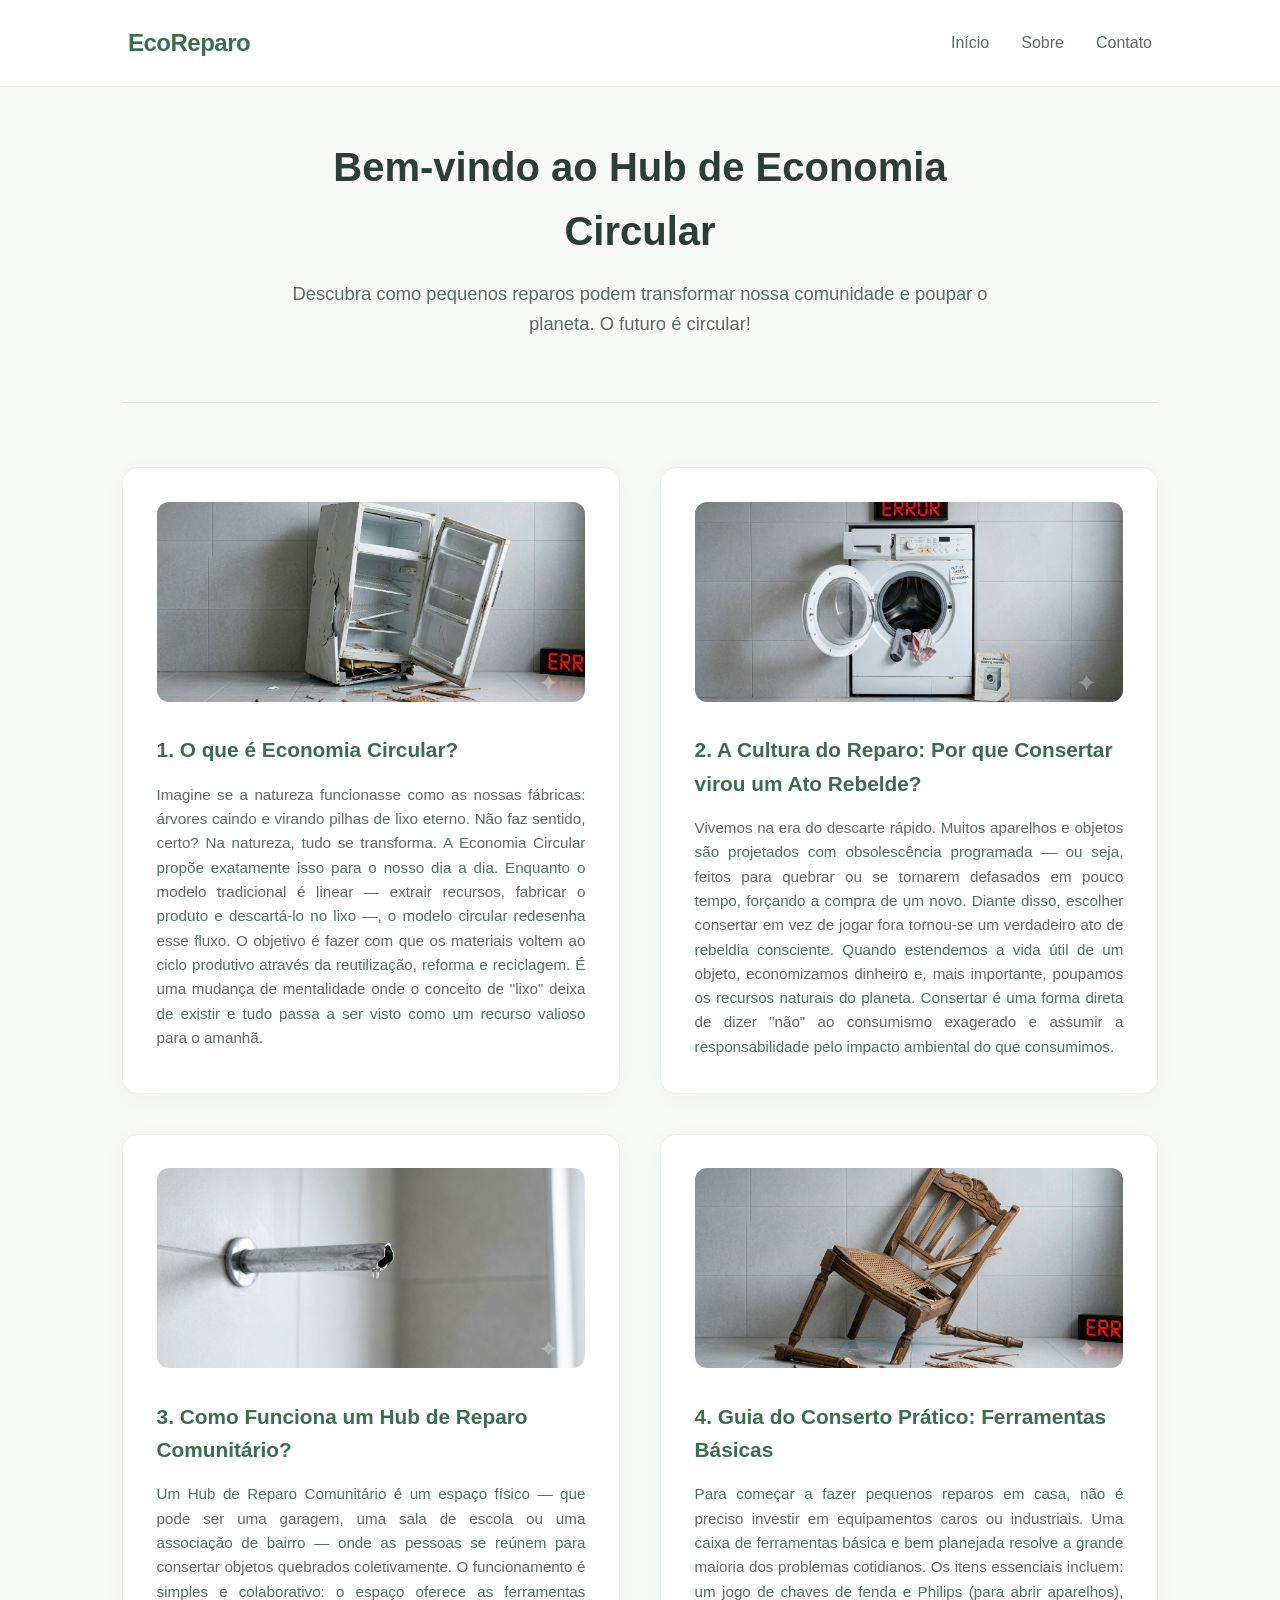
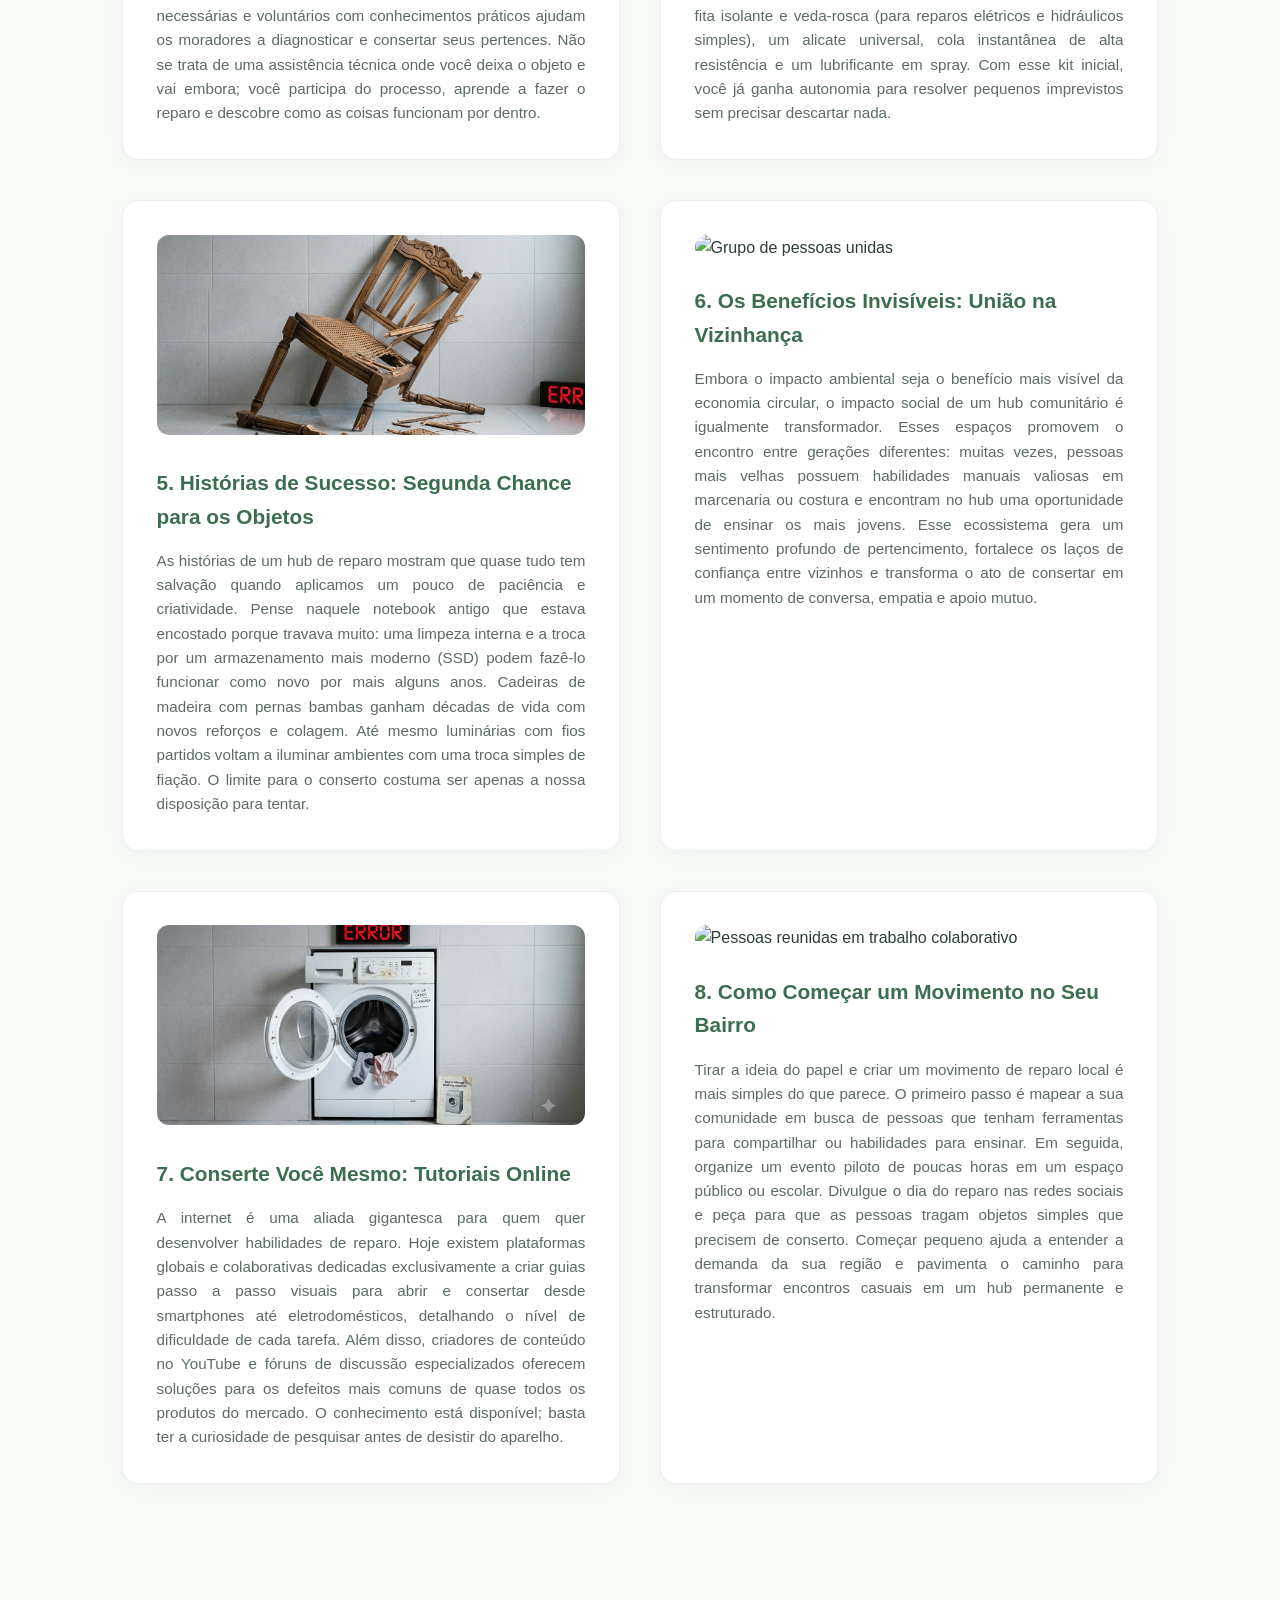
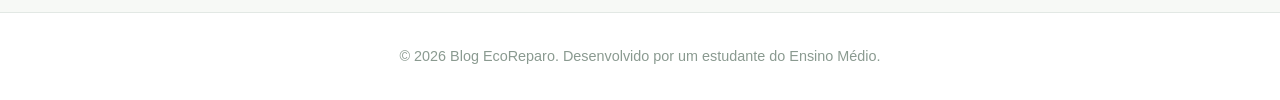
==== index.html @ 8ecc6f9c "Feito HTML e CSS, e imagens" ====
<!DOCTYPE html>
<html lang="pt-BR">
<head>
    <meta charset="UTF-8">
    <meta name="viewport" content="width=device-width, initial-scale=1.0">
    <title>Hub de Economia Circular & Reparo Comunitário</title>
    <link rel="stylesheet" href="style.css">
</head>
<body>

    <header>
        <div class="logo">
            <h1>EcoReparo</h1>
        </div>
        <nav>
            <ul>
                <li><a href="#inicio">Início</a></li>
                <li><a href="#sobre">Sobre</a></li>
                <li><a href="#contato">Contato</a></li>
            </ul>
        </nav>
    </header>

    <main>
        
        <section id="inicio" class="intro-section">
            <h2>Bem-vindo ao Hub de Economia Circular</h2>
            <p>Descubra como pequenos reparos podem transformar nossa comunidade e poupar o planeta. O futuro é circular!</p>
        </section>

        <hr>

        <section class="blog-container">
            
            <article class="post-card">
                <img src="Gemini_Generated_Image_.png" alt="Geladeira antiga quebrada e descartada" class="card-image">
                <h3>1. O que é Economia Circular?</h3>
                <p>Imagine se a natureza funcionasse como as nossas fábricas: árvores caindo e virando pilhas de lixo eterno. Não faz sentido, certo? Na natureza, tudo se transforma. A Economia Circular propõe exatamente isso para o nosso dia a dia. Enquanto o modelo tradicional é linear — extrair recursos, fabricar o produto e descartá-lo no lixo —, o modelo circular redesenha esse fluxo. O objetivo é fazer com que os materiais voltem ao ciclo produtivo através da reutilização, reforma e reciclagem. É uma mudança de mentalidade onde o conceito de "lixo" deixa de existir e tudo passa a ser visto como um recurso valioso para o amanhã.</p>
            </article>

            <article class="post-card">
                <img src="Gemini_Generated_Image_ (2).png" alt="Máquina de lavar roupas com sinal de erro na tela" class="card-image">
                <h3>2. A Cultura do Reparo: Por que Consertar virou um Ato Rebelde?</h3>
                <p>Vivemos na era do descarte rápido. Muitos aparelhos e objetos são projetados com obsolescência programada — ou seja, feitos para quebrar ou se tornarem defasados em pouco tempo, forçando a compra de um novo. Diante disso, escolher consertar em vez de jogar fora tornou-se um verdadeiro ato de rebeldia consciente. Quando estendemos a vida útil de um objeto, economizamos dinheiro e, mais importante, poupamos os recursos naturais do planeta. Consertar é uma forma direta de dizer "não" ao consumismo exagerado e assumir a responsabilidade pelo impacto ambiental do que consumimos.</p>
            </article>

            <article class="post-card">
                <img src="Gemini_Generated_Image_ (3).png" alt="Cano ou torneira metálica com gotejamento de água" class="card-image">
                <h3>3. Como Funciona um Hub de Reparo Comunitário?</h3>
                <p>Um Hub de Reparo Comunitário é um espaço físico — que pode ser uma garagem, uma sala de escola ou uma associação de bairro — onde as pessoas se reúnem para consertar objetos quebrados coletivamente. O funcionamento é simples e colaborativo: o espaço oferece as ferramentas necessárias e voluntários com conhecimentos práticos ajudam os moradores a diagnosticar e consertar seus pertences. Não se trata de uma assistência técnica onde você deixa o objeto e vai embora; você participa do processo, aprende a fazer o reparo e descobre como as coisas funcionam por dentro.</p>
            </article>

            <article class="post-card">
                <img src="Gemini_Generated_Image_ (1).png" alt="Cadeira de madeira antiga totalmente quebrada no chão" class="card-image">
                <h3>4. Guia do Conserto Prático: Ferramentas Básicas</h3>
                <p>Para começar a fazer pequenos reparos em casa, não é preciso investir em equipamentos caros ou industriais. Uma caixa de ferramentas básica e bem planejada resolve a grande maioria dos problemas cotidianos. Os itens essenciais incluem: um jogo de chaves de fenda e Philips (para abrir aparelhos), fita isolante e veda-rosca (para reparos elétricos e hidráulicos simples), um alicate universal, cola instantânea de alta resistência e um lubrificante em spray. Com esse kit inicial, você já ganha autonomia para resolver pequenos imprevistos sem precisar descartar nada.</p>
            </article>

            <article class="post-card">
                <img src="Gemini_Generated_Image_ (1).png" alt="Cadeira de madeira necessitando de reparos" class="card-image">
                <h3>5. Histórias de Sucesso: Segunda Chance para os Objetos</h3>
                <p>As histórias de um hub de reparo mostram que quase tudo tem salvação quando aplicamos um pouco de paciência e criatividade. Pense naquele notebook antigo que estava encostado porque travava muito: uma limpeza interna e a troca por um armazenamento mais moderno (SSD) podem fazê-lo funcionar como novo por mais alguns anos. Cadeiras de madeira com pernas bambas ganham décadas de vida com novos reforços e colagem. Até mesmo luminárias com fios partidos voltam a iluminar ambientes com uma troca simples de fiação. O limite para o conserto costuma ser apenas a nossa disposição para tentar.</p>
            </article>

            <article class="post-card">
                <img src="https://images.unsplash.com/photo-1529156069898-49953e39b3ac?q=80&w=600" alt="Grupo de pessoas unidas" class="card-image">
                <h3>6. Os Benefícios Invisíveis: União na Vizinhança</h3>
                <p>Embora o impacto ambiental seja o benefício mais visível da economia circular, o impacto social de um hub comunitário é igualmente transformador. Esses espaços promovem o encontro entre gerações diferentes: muitas vezes, pessoas mais velhas possuem habilidades manuais valiosas em marcenaria ou costura e encontram no hub uma oportunidade de ensinar os mais jovens. Esse ecossistema gera um sentimento profundo de pertencimento, fortalece os laços de confiança entre vizinhos e transforma o ato de consertar em um momento de conversa, empatia e apoio mutuo.</p>
            </article>

            <article class="post-card">
                <img src="Gemini_Generated_Image_ (2).png" alt="Aparelho eletrônico com erro necessitando de tutorial técnico" class="card-image">
                <h3>7. Conserte Você Mesmo: Tutoriais Online</h3>
                <p>A internet é uma aliada gigantesca para quem quer desenvolver habilidades de reparo. Hoje existem plataformas globais e colaborativas dedicadas exclusivamente a criar guias passo a passo visuais para abrir e consertar desde smartphones até eletrodomésticos, detalhando o nível de dificuldade de cada tarefa. Além disso, criadores de conteúdo no YouTube e fóruns de discussão especializados oferecem soluções para os defeitos mais comuns de quase todos os produtos do mercado. O conhecimento está disponível; basta ter a curiosidade de pesquisar antes de desistir do aparelho.</p>
            </article>

            <article class="post-card">
                <img src="https://images.unsplash.com/photo-1544620347-c4fd4a3d5957?q=80&w=600" alt="Pessoas reunidas em trabalho colaborativo" class="card-image">
                <h3>8. Como Começar um Movimento no Seu Bairro</h3>
                <p>Tirar a ideia do papel e criar um movimento de reparo local é mais simples do que parece. O primeiro passo é mapear a sua comunidade em busca de pessoas que tenham ferramentas para compartilhar ou habilidades para ensinar. Em seguida, organize um evento piloto de poucas horas em um espaço público ou escolar. Divulgue o dia do reparo nas redes sociais e peça para que as pessoas tragam objetos simples que precisem de conserto. Começar pequeno ajuda a entender a demanda da sua região e pavimenta o caminho para transformar encontros casuais em um hub permanente e estruturado.</p>
            </article>

        </section>
    </main>

    <footer>
        <p>&copy; 2026 Blog EcoReparo. Desenvolvido por um estudante do Ensino Médio.</p>
    </footer>

</body>
</html>
---- style.css ----
* {
    margin: 0;
    padding: 0;
    box-sizing: border-box;
}

html {
    scroll-behavior: smooth;
}

body {
    font-family: 'Segoe UI', Tahoma, Geneva, Verdana, sans-serif;
    background-color: #f7f9f6;
    color: #2c3e35;
    line-height: 1.6;
}

header {
    background-color: #ffffff;
    display: flex;
    justify-content: space-between;
    align-items: center;
    padding: 1.5rem 10%;
    border-bottom: 1px solid #e2e8e4;
    position: sticky;
    top: 0;
    z-index: 100;
}

header .logo h1 {
    font-size: 1.5rem;
    font-weight: 700;
    color: #3b6e51;
    letter-spacing: -0.5px;
}

nav ul {
    list-style: none;
    display: flex;
    gap: 2rem;
}

nav ul li a {
    text-decoration: none;
    color: #5c6b62;
    font-weight: 500;
    transition: color 0.3s ease;
}

nav ul li a:hover {
    color: #3b6e51;
}

main {
    max-width: 1100px;
    margin: 0 auto;
    padding: 3rem 2rem;
}

.intro-section {
    text-align: center;
    max-width: 700px;
    margin: 0 auto 4rem auto;
}

.intro-section h2 {
    font-size: 2.5rem;
    color: #2c3e35;
    margin-bottom: 1rem;
    font-weight: 600;
}

.intro-section p {
    font-size: 1.15rem;
    color: #5c6b62;
}

hr {
    border: 0;
    height: 1px;
    background-color: #e2e8e4;
    margin-bottom: 4rem;
}

.blog-container {
    display: grid;
    grid-template-columns: repeat(auto-fit, minmax(320px, 1fr));
    gap: 2.5rem;
}

.post-card {
    background-color: #ffffff;
    padding: 2.1rem;
    border-radius: 16px;
    border: 1px solid #eaf0ec;
    box-shadow: 0 4px 20px rgba(59, 110, 81, 0.04);
    transition: transform 0.3s ease, box-shadow 0.3s ease;
}

.post-card:hover {
    transform: translateY(-4px);
    box-shadow: 0 8px 30px rgba(59, 110, 81, 0.08);
}

.card-image {
    width: 100%;
    height: 200px;
    object-fit: cover;
    border-radius: 12px;
    margin-bottom: 1.5rem;
}

.post-card h3 {
    font-size: 1.3rem;
    color: #3b6e51;
    margin-bottom: 1rem;
    font-weight: 600;
}

.post-card p {
    font-size: 0.95rem;
    color: #5c6b62;
    text-align: justify;
}

footer {
    background-color: #ffffff;
    text-align: center;
    padding: 2rem;
    border-top: 1px solid #e2e8e4;
    color: #8a9a90;
    font-size: 0.9rem;
    margin-top: 5rem;
}
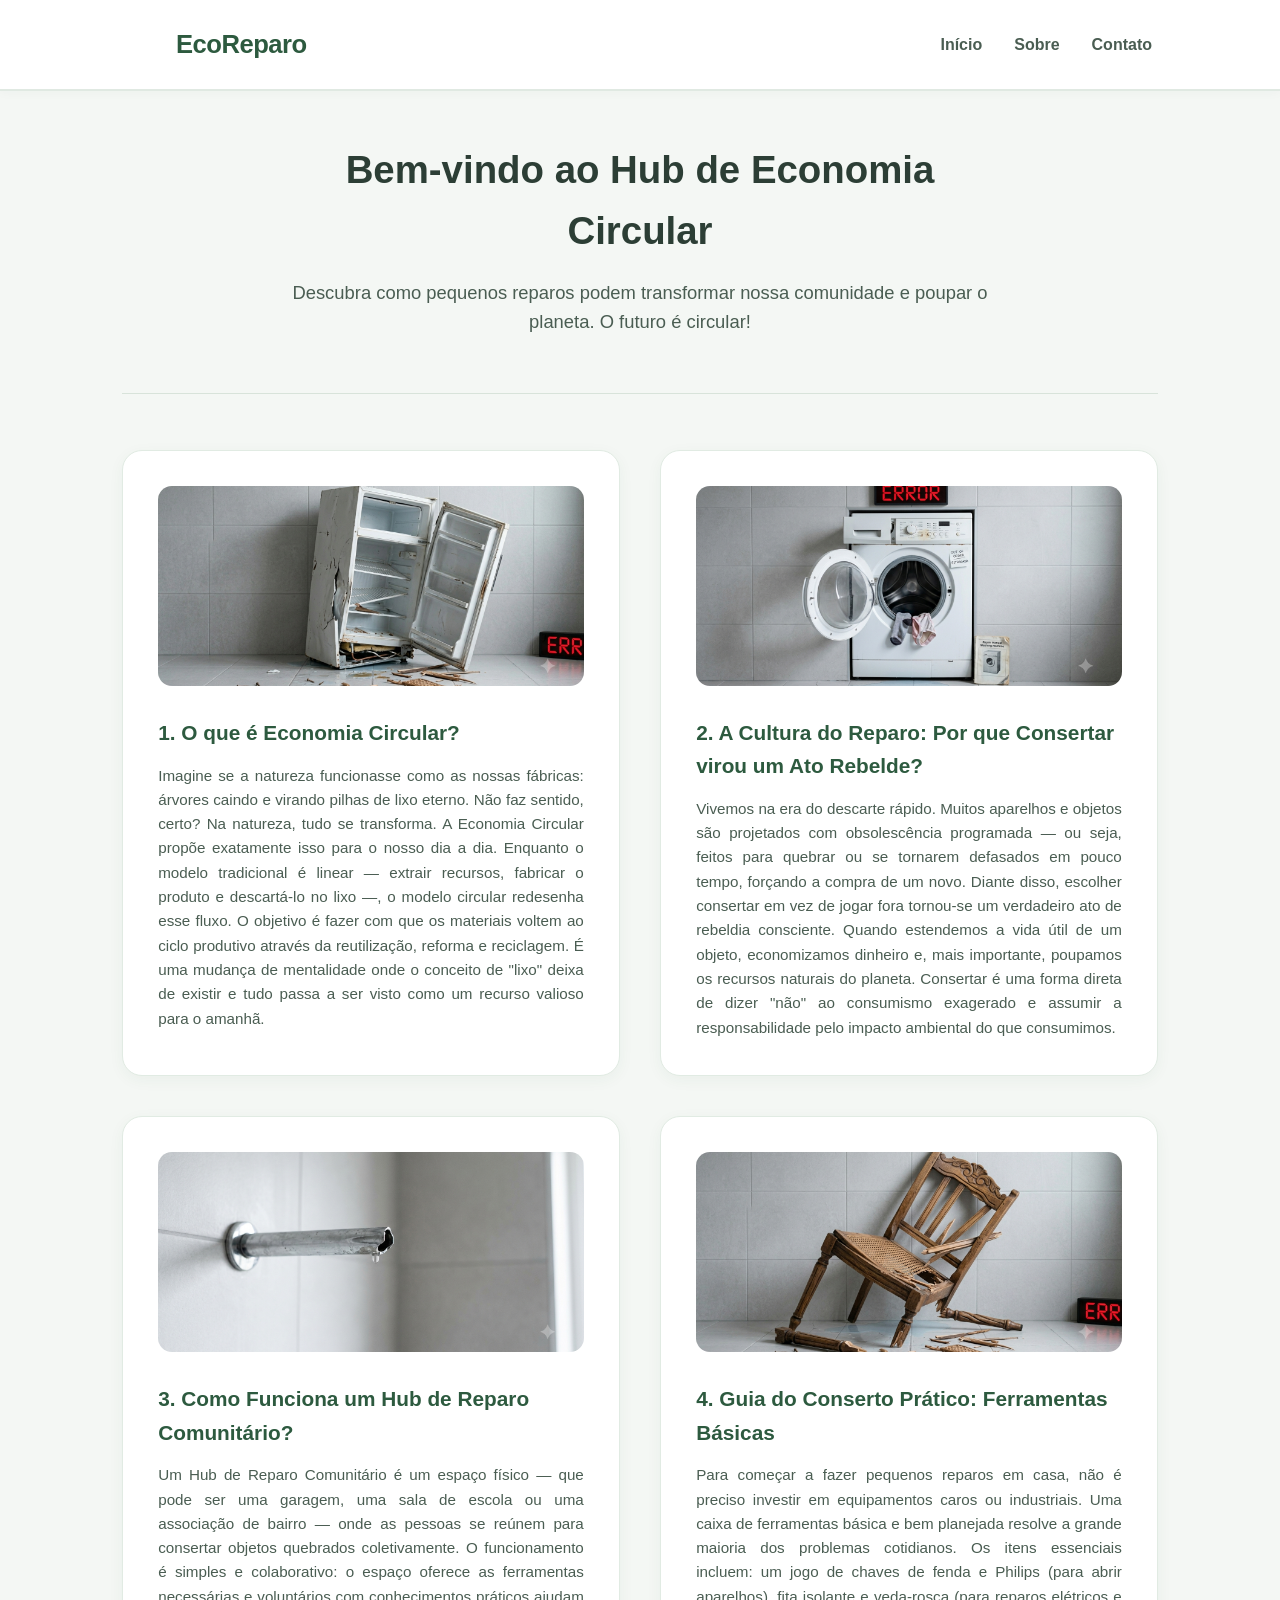
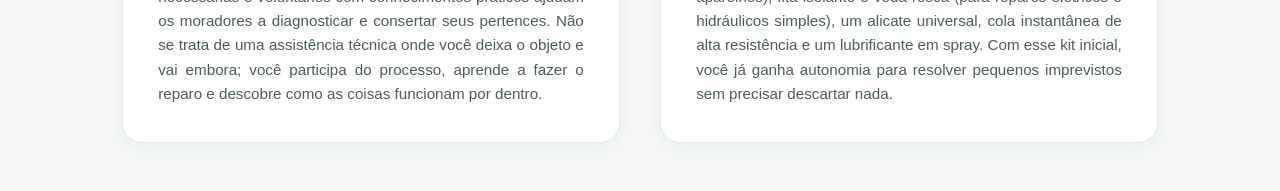
==== commit 2b6767a2: "HTML e CSS" ====
--- a/index.html
+++ b/index.html
@@ -3,7 +3,7 @@
 <head>
     <meta charset="UTF-8">
     <meta name="viewport" content="width=device-width, initial-scale=1.0">
-    <title>Hub de Economia Circular & Reparo Comunitário</title>
+    <title>EcoReparo | Hub de Economia Circular & Reparo Comunitário</title>
     <link rel="stylesheet" href="style.css">
 </head>
 <body>
@@ -28,9 +28,7 @@
             <p>Descubra como pequenos reparos podem transformar nossa comunidade e poupar o planeta. O futuro é circular!</p>
         </section>
 
-        <hr>
-
-        <section class="blog-container">
+        <hr> <section class="blog-container">
             
             <article class="post-card">
                 <img src="Gemini_Generated_Image_.png" alt="Geladeira antiga quebrada e descartada" class="card-image">
@@ -54,38 +52,3 @@
                 <img src="Gemini_Generated_Image_ (1).png" alt="Cadeira de madeira antiga totalmente quebrada no chão" class="card-image">
                 <h3>4. Guia do Conserto Prático: Ferramentas Básicas</h3>
                 <p>Para começar a fazer pequenos reparos em casa, não é preciso investir em equipamentos caros ou industriais. Uma caixa de ferramentas básica e bem planejada resolve a grande maioria dos problemas cotidianos. Os itens essenciais incluem: um jogo de chaves de fenda e Philips (para abrir aparelhos), fita isolante e veda-rosca (para reparos elétricos e hidráulicos simples), um alicate universal, cola instantânea de alta resistência e um lubrificante em spray. Com esse kit inicial, você já ganha autonomia para resolver pequenos imprevistos sem precisar descartar nada.</p>
-            </article>
-
-            <article class="post-card">
-                <img src="Gemini_Generated_Image_ (1).png" alt="Cadeira de madeira necessitando de reparos" class="card-image">
-                <h3>5. Histórias de Sucesso: Segunda Chance para os Objetos</h3>
-                <p>As histórias de um hub de reparo mostram que quase tudo tem salvação quando aplicamos um pouco de paciência e criatividade. Pense naquele notebook antigo que estava encostado porque travava muito: uma limpeza interna e a troca por um armazenamento mais moderno (SSD) podem fazê-lo funcionar como novo por mais alguns anos. Cadeiras de madeira com pernas bambas ganham décadas de vida com novos reforços e colagem. Até mesmo luminárias com fios partidos voltam a iluminar ambientes com uma troca simples de fiação. O limite para o conserto costuma ser apenas a nossa disposição para tentar.</p>
-            </article>
-
-            <article class="post-card">
-                <img src="https://images.unsplash.com/photo-1529156069898-49953e39b3ac?q=80&w=600" alt="Grupo de pessoas unidas" class="card-image">
-                <h3>6. Os Benefícios Invisíveis: União na Vizinhança</h3>
-                <p>Embora o impacto ambiental seja o benefício mais visível da economia circular, o impacto social de um hub comunitário é igualmente transformador. Esses espaços promovem o encontro entre gerações diferentes: muitas vezes, pessoas mais velhas possuem habilidades manuais valiosas em marcenaria ou costura e encontram no hub uma oportunidade de ensinar os mais jovens. Esse ecossistema gera um sentimento profundo de pertencimento, fortalece os laços de confiança entre vizinhos e transforma o ato de consertar em um momento de conversa, empatia e apoio mutuo.</p>
-            </article>
-
-            <article class="post-card">
-                <img src="Gemini_Generated_Image_ (2).png" alt="Aparelho eletrônico com erro necessitando de tutorial técnico" class="card-image">
-                <h3>7. Conserte Você Mesmo: Tutoriais Online</h3>
-                <p>A internet é uma aliada gigantesca para quem quer desenvolver habilidades de reparo. Hoje existem plataformas globais e colaborativas dedicadas exclusivamente a criar guias passo a passo visuais para abrir e consertar desde smartphones até eletrodomésticos, detalhando o nível de dificuldade de cada tarefa. Além disso, criadores de conteúdo no YouTube e fóruns de discussão especializados oferecem soluções para os defeitos mais comuns de quase todos os produtos do mercado. O conhecimento está disponível; basta ter a curiosidade de pesquisar antes de desistir do aparelho.</p>
-            </article>
-
-            <article class="post-card">
-                <img src="https://images.unsplash.com/photo-1544620347-c4fd4a3d5957?q=80&w=600" alt="Pessoas reunidas em trabalho colaborativo" class="card-image">
-                <h3>8. Como Começar um Movimento no Seu Bairro</h3>
-                <p>Tirar a ideia do papel e criar um movimento de reparo local é mais simples do que parece. O primeiro passo é mapear a sua comunidade em busca de pessoas que tenham ferramentas para compartilhar ou habilidades para ensinar. Em seguida, organize um evento piloto de poucas horas em um espaço público ou escolar. Divulgue o dia do reparo nas redes sociais e peça para que as pessoas tragam objetos simples que precisem de conserto. Começar pequeno ajuda a entender a demanda da sua região e pavimenta o caminho para transformar encontros casuais em um hub permanente e estruturado.</p>
-            </article>
-
-        </section>
-    </main>
-
-    <footer>
-        <p>&copy; 2026 Blog EcoReparo. Desenvolvido por um estudante do Ensino Médio.</p>
-    </footer>
-
-</body>
-</html>
--- a/style.css
+++ b/style.css
@@ -1,3 +1,6 @@
+/* ==========================================================================
+   1. RESET E CONFIGURAÇÕES GERAIS (ESTILO ORGÂNICO)
+   ========================================================================== */
 * {
     margin: 0;
     padding: 0;
@@ -10,28 +13,42 @@
 
 body {
     font-family: 'Segoe UI', Tahoma, Geneva, Verdana, sans-serif;
-    background-color: #f7f9f6;
+    /* Fundo com tom suave e textura sutil de folhas */
+    background-color: #f4f7f4;
+    background-image: url('fundo_folhas_caidas.png'); 
+    background-repeat: repeat;
+    background-size: 280px;
     color: #2c3e35;
     line-height: 1.6;
 }
 
+/* ==========================================================================
+   2. CABEÇALHO E NAVEGAÇÃO
+   ========================================================================== */
 header {
     background-color: #ffffff;
     display: flex;
     justify-content: space-between;
     align-items: center;
     padding: 1.5rem 10%;
-    border-bottom: 1px solid #e2e8e4;
+    border-bottom: 2px solid #e0e9e2;
     position: sticky;
     top: 0;
     z-index: 100;
+    box-shadow: 0 2px 10px rgba(44, 62, 53, 0.03);
 }
 
 header .logo h1 {
-    font-size: 1.5rem;
+    font-size: 1.6rem;
     font-weight: 700;
-    color: #3b6e51;
+    color: #2d5a3f;
     letter-spacing: -0.5px;
+    /* Detalhe de ramo ao lado da logo */
+    background-image: url('header_ramo.png');
+    background-repeat: no-repeat;
+    background-position: left center;
+    background-size: 38px;
+    padding-left: 48px;
 }
 
 nav ul {
@@ -42,15 +59,18 @@
 
 nav ul li a {
     text-decoration: none;
-    color: #5c6b62;
-    font-weight: 500;
+    color: #4a5d52;
+    font-weight: 600;
     transition: color 0.3s ease;
 }
 
 nav ul li a:hover {
-    color: #3b6e51;
+    color: #2d5a3f;
 }
 
+/* ==========================================================================
+   3. ÁREA PRINCIPAL E INTRODUÇÃO
+   ========================================================================== */
 main {
     max-width: 1100px;
     margin: 0 auto;
@@ -59,29 +79,32 @@
 
 .intro-section {
     text-align: center;
-    max-width: 700px;
-    margin: 0 auto 4rem auto;
+    max-width: 720px;
+    margin: 0 auto 3.5rem auto;
 }
 
 .intro-section h2 {
-    font-size: 2.5rem;
+    font-size: 2.4rem;
     color: #2c3e35;
     margin-bottom: 1rem;
-    font-weight: 600;
+    font-weight: 700;
 }
 
 .intro-section p {
     font-size: 1.15rem;
-    color: #5c6b62;
+    color: #4a5d52;
 }
 
 hr {
     border: 0;
     height: 1px;
-    background-color: #e2e8e4;
-    margin-bottom: 4rem;
+    background-color: #d8e3da;
+    margin-bottom: 3.5rem;
 }
 
+/* ==========================================================================
+   4. CARDS DOS POSTS (EFEITO FOLHAS E BORDAS ARREDONDADAS)
+   ========================================================================== */
 .blog-container {
     display: grid;
     grid-template-columns: repeat(auto-fit, minmax(320px, 1fr));
@@ -90,45 +113,60 @@
 
 .post-card {
     background-color: #ffffff;
-    padding: 2.1rem;
-    border-radius: 16px;
-    border: 1px solid #eaf0ec;
-    box-shadow: 0 4px 20px rgba(59, 110, 81, 0.04);
+    padding: 2.2rem;
+    border-radius: 20px;
+    border: 1px solid #e1ebe3;
+    box-shadow: 0 4px 15px rgba(45, 90, 63, 0.05);
     transition: transform 0.3s ease, box-shadow 0.3s ease;
+    
+    /* Detalhe de folhas no canto de cada card */
+    background-image: url('card_folhas.png');
+    background-repeat: no-repeat;
+    background-position: top right;
+    background-size: 45px;
 }
 
 .post-card:hover {
-    transform: translateY(-4px);
-    box-shadow: 0 8px 30px rgba(59, 110, 81, 0.08);
+    transform: translateY(-5px);
+    box-shadow: 0 10px 25px rgba(45, 90, 63, 0.12);
 }
 
 .card-image {
     width: 100%;
     height: 200px;
     object-fit: cover;
-    border-radius: 12px;
-    margin-bottom: 1.5rem;
+    border-radius: 14px;
+    margin-bottom: 1.4rem;
 }
 
 .post-card h3 {
     font-size: 1.3rem;
-    color: #3b6e51;
-    margin-bottom: 1rem;
+    color: #2d5a3f;
+    margin-bottom: 0.9rem;
     font-weight: 600;
 }
 
 .post-card p {
     font-size: 0.95rem;
-    color: #5c6b62;
+    color: #4a5d52;
     text-align: justify;
 }
 
+/* ==========================================================================
+   5. RODAPÉ (TEMA DE RAÍZES)
+   ========================================================================== */
 footer {
     background-color: #ffffff;
     text-align: center;
-    padding: 2rem;
-    border-top: 1px solid #e2e8e4;
-    color: #8a9a90;
+    padding: 3rem 2rem 2rem 2rem;
+    border-top: 2px solid #e0e9e2;
+    color: #6c7e73;
     font-size: 0.9rem;
     margin-top: 5rem;
+    
+    /* Padrão de raízes no rodapé */
+    background-image: url('footer_raizes.png');
+    background-repeat: repeat-x;
+    background-position: top center;
+    background-size: contain;
 }
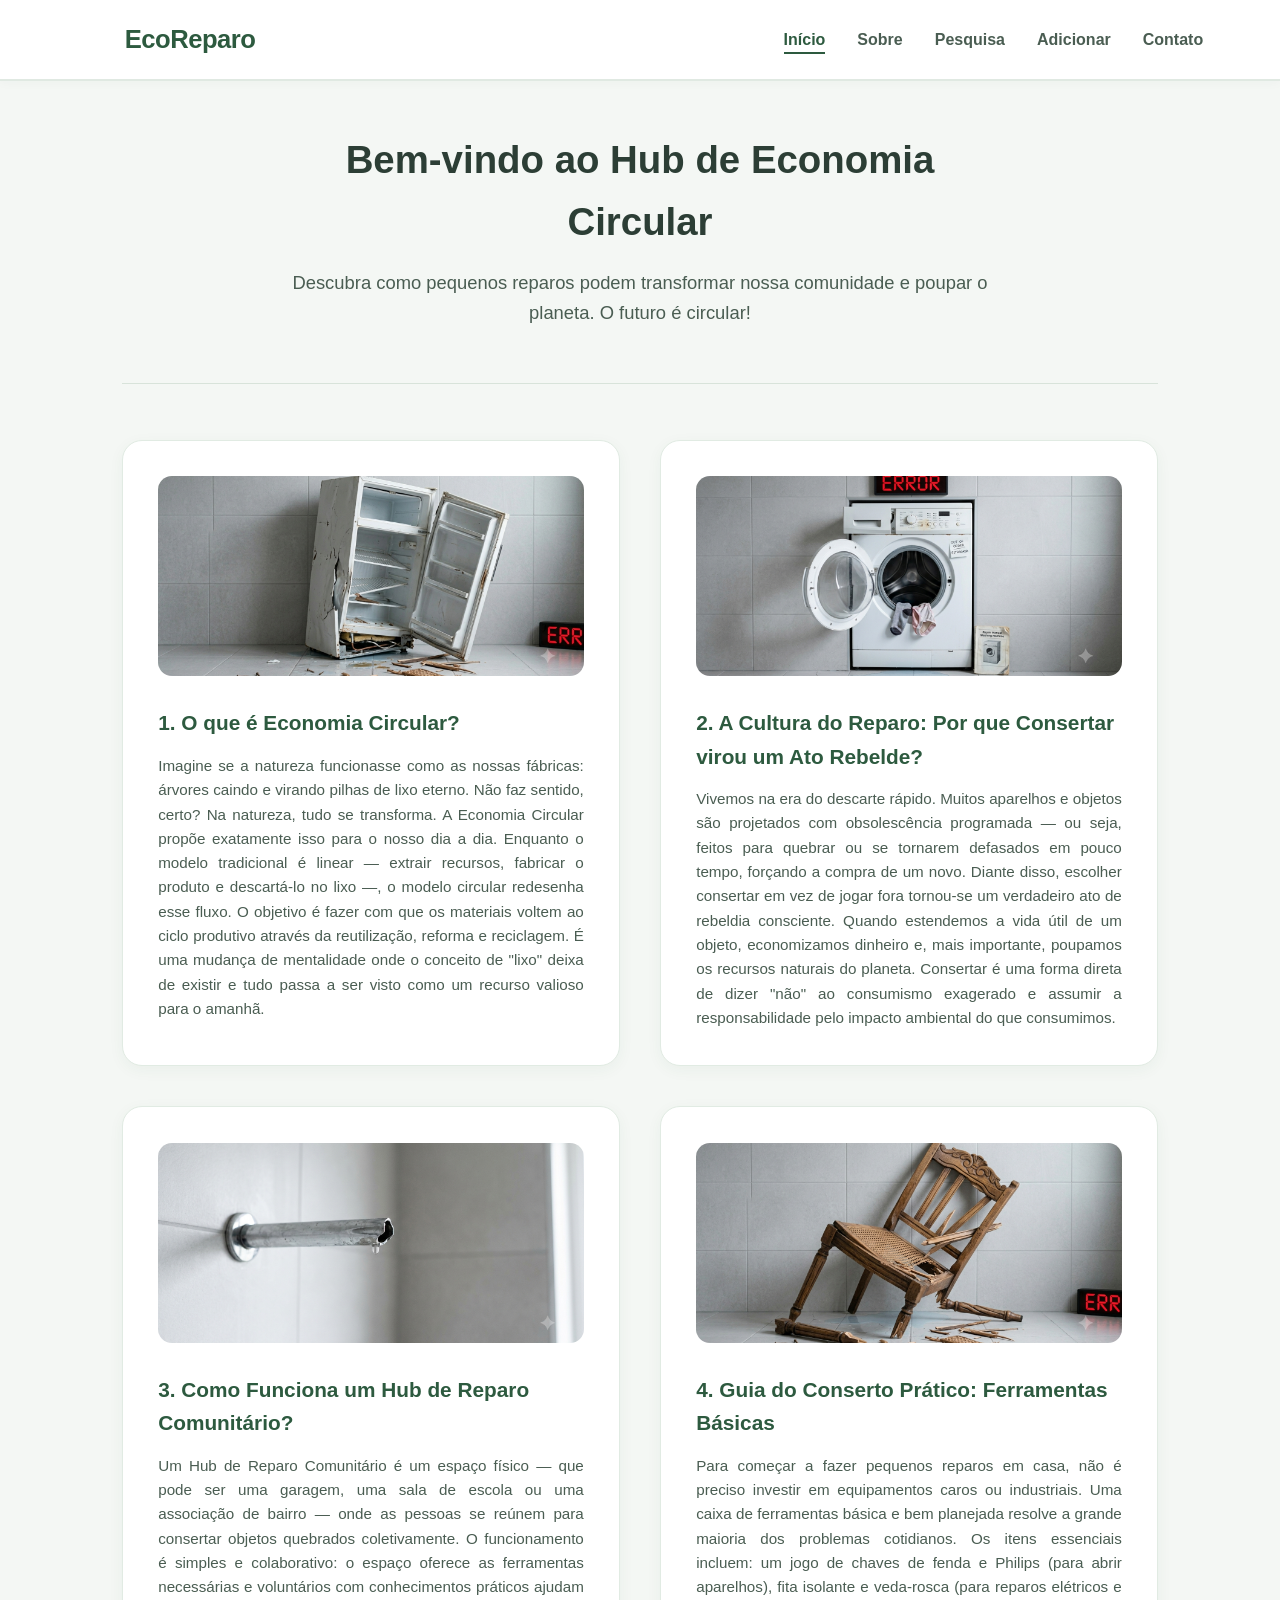
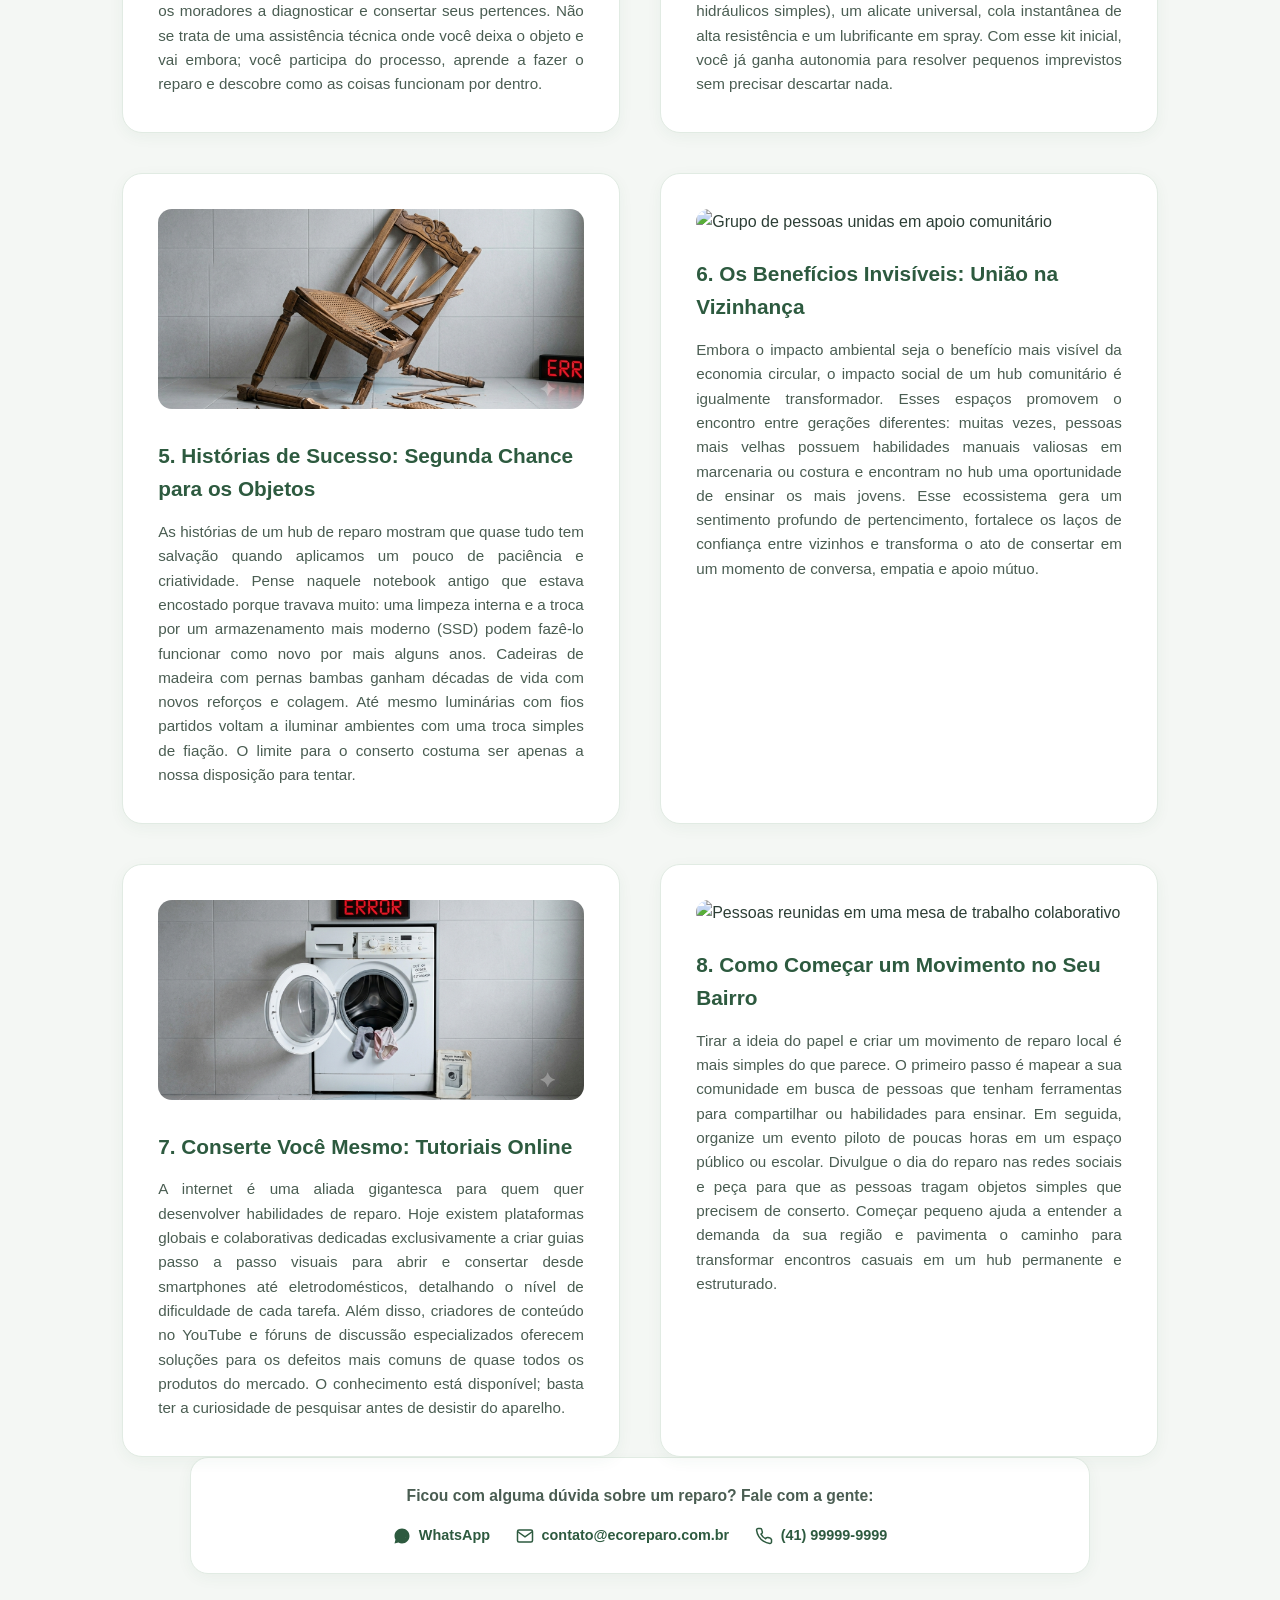
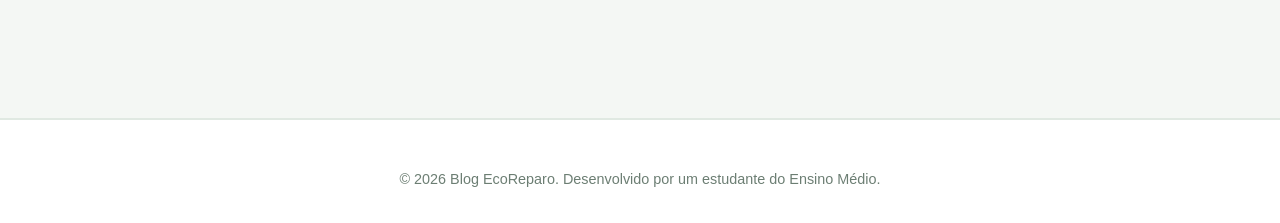
==== commit ba213246: "Ultima Atualização Do Site" ====
--- a/index.html
+++ b/index.html
@@ -3,7 +3,7 @@
 <head>
     <meta charset="UTF-8">
     <meta name="viewport" content="width=device-width, initial-scale=1.0">
-    <title>EcoReparo | Hub de Economia Circular & Reparo Comunitário</title>
+    <title>EcoReparo | Início</title>
     <link rel="stylesheet" href="style.css">
 </head>
 <body>
@@ -12,24 +12,29 @@
         <div class="logo">
             <h1>EcoReparo</h1>
         </div>
+
         <nav>
             <ul>
-                <li><a href="#inicio">Início</a></li>
-                <li><a href="#sobre">Sobre</a></li>
-                <li><a href="#contato">Contato</a></li>
+                <li><a href="index.html" class="active-link">Início</a></li>
+                <li><a href="sobre.html">Sobre</a></li>
+                <li><a href="pesquisa.html">Pesquisa</a></li>
+                <li><a href="adicionar.html">Adicionar</a></li>
+                <li><a href="contato.html">Contato</a></li>
             </ul>
         </nav>
     </header>
 
     <main>
-        
-        <section id="inicio" class="intro-section">
+
+        <section class="intro-section">
             <h2>Bem-vindo ao Hub de Economia Circular</h2>
             <p>Descubra como pequenos reparos podem transformar nossa comunidade e poupar o planeta. O futuro é circular!</p>
         </section>
 
-        <hr> <section class="blog-container">
-            
+        <hr>
+
+        <section class="blog-container">
+
             <article class="post-card">
                 <img src="Gemini_Generated_Image_.png" alt="Geladeira antiga quebrada e descartada" class="card-image">
                 <h3>1. O que é Economia Circular?</h3>
@@ -52,3 +57,58 @@
                 <img src="Gemini_Generated_Image_ (1).png" alt="Cadeira de madeira antiga totalmente quebrada no chão" class="card-image">
                 <h3>4. Guia do Conserto Prático: Ferramentas Básicas</h3>
                 <p>Para começar a fazer pequenos reparos em casa, não é preciso investir em equipamentos caros ou industriais. Uma caixa de ferramentas básica e bem planejada resolve a grande maioria dos problemas cotidianos. Os itens essenciais incluem: um jogo de chaves de fenda e Philips (para abrir aparelhos), fita isolante e veda-rosca (para reparos elétricos e hidráulicos simples), um alicate universal, cola instantânea de alta resistência e um lubrificante em spray. Com esse kit inicial, você já ganha autonomia para resolver pequenos imprevistos sem precisar descartar nada.</p>
+            </article>
+
+            <article class="post-card">
+                <img src="Gemini_Generated_Image_ (1).png" alt="Cadeira de madeira necessitando de reparos" class="card-image">
+                <h3>5. Histórias de Sucesso: Segunda Chance para os Objetos</h3>
+                <p>As histórias de um hub de reparo mostram que quase tudo tem salvação quando aplicamos um pouco de paciência e criatividade. Pense naquele notebook antigo que estava encostado porque travava muito: uma limpeza interna e a troca por um armazenamento mais moderno (SSD) podem fazê-lo funcionar como novo por mais alguns anos. Cadeiras de madeira com pernas bambas ganham décadas de vida com novos reforços e colagem. Até mesmo luminárias com fios partidos voltam a iluminar ambientes com uma troca simples de fiação. O limite para o conserto costuma ser apenas a nossa disposição para tentar.</p>
+            </article>
+
+            <article class="post-card">
+                <img src="https://images.unsplash.com/photo-1529156069898-49953e39b3ac?q=80&w=600" alt="Grupo de pessoas unidas em apoio comunitário" class="card-image">
+                <h3>6. Os Benefícios Invisíveis: União na Vizinhança</h3>
+                <p>Embora o impacto ambiental seja o benefício mais visível da economia circular, o impacto social de um hub comunitário é igualmente transformador. Esses espaços promovem o encontro entre gerações diferentes: muitas vezes, pessoas mais velhas possuem habilidades manuais valiosas em marcenaria ou costura e encontram no hub uma oportunidade de ensinar os mais jovens. Esse ecossistema gera um sentimento profundo de pertencimento, fortalece os laços de confiança entre vizinhos e transforma o ato de consertar em um momento de conversa, empatia e apoio mútuo.</p>
+            </article>
+
+            <article class="post-card">
+                <img src="Gemini_Generated_Image_ (2).png" alt="Aparelho eletrônico com erro necessitando de tutorial técnico" class="card-image">
+                <h3>7. Conserte Você Mesmo: Tutoriais Online</h3>
+                <p>A internet é uma aliada gigantesca para quem quer desenvolver habilidades de reparo. Hoje existem plataformas globais e colaborativas dedicadas exclusivamente a criar guias passo a passo visuais para abrir e consertar desde smartphones até eletrodomésticos, detalhando o nível de dificuldade de cada tarefa. Além disso, criadores de conteúdo no YouTube e fóruns de discussão especializados oferecem soluções para os defeitos mais comuns de quase todos os produtos do mercado. O conhecimento está disponível; basta ter a curiosidade de pesquisar antes de desistir do aparelho.</p>
+            </article>
+
+            <article class="post-card">
+                <img src="https://images.unsplash.com/photo-1544620347-c4fd4a3d5957?q=80&w=600" alt="Pessoas reunidas em uma mesa de trabalho colaborativo" class="card-image">
+                <h3>8. Como Começar um Movimento no Seu Bairro</h3>
+                <p>Tirar a ideia do papel e criar um movimento de reparo local é mais simples do que parece. O primeiro passo é mapear a sua comunidade em busca de pessoas que tenham ferramentas para compartilhar ou habilidades para ensinar. Em seguida, organize um evento piloto de poucas horas em um espaço público ou escolar. Divulgue o dia do reparo nas redes sociais e peça para que as pessoas tragam objetos simples que precisem de conserto. Começar pequeno ajuda a entender a demanda da sua região e pavimenta o caminho para transformar encontros casuais em um hub permanente e estruturado.</p>
+            </article>
+
+        </section>
+
+        <div class="mini-contact">
+            <p class="mini-contact-title">Ficou com alguma dúvida sobre um reparo? Fale com a gente:</p>
+            <div class="mini-contact-links">
+                <a href="https://wa.me/5541999999999" target="_blank" rel="noopener">
+                    <svg viewBox="0 0 24 24" width="18" height="18" fill="currentColor"><path d="M17.5 14.4c-.3-.1-1.6-.8-1.9-.9-.2-.1-.4-.1-.6.1-.2.3-.7.9-.8 1-.2.2-.3.2-.5.1-.3-.1-1.2-.4-2.2-1.4-.8-.7-1.4-1.6-1.5-1.9-.2-.3 0-.4.1-.6l.4-.5c.1-.1.2-.3.2-.4.1-.2 0-.3 0-.4-.1-.1-.6-1.5-.8-2-.2-.5-.4-.4-.6-.4h-.5c-.2 0-.4.1-.6.3-.2.3-.8.8-.8 1.9s.8 2.2.9 2.4c.1.2 1.6 2.5 3.9 3.5.5.2 1 .4 1.3.5.5.2 1 .1 1.4.1.4-.1 1.3-.5 1.5-1 .2-.5.2-.9.1-1l-.1-.1zM12 2C6.5 2 2 6.5 2 12c0 1.8.5 3.5 1.3 5L2 22l5.2-1.3c1.4.8 3.1 1.2 4.8 1.2 5.5 0 10-4.5 10-10S17.5 2 12 2z"/></svg>
+                    WhatsApp
+                </a>
+                <a href="mailto:contato@ecoreparo.com.br">
+                    <svg viewBox="0 0 24 24" width="18" height="18" fill="none" stroke="currentColor" stroke-width="2"><rect x="2" y="4" width="20" height="16" rx="2"></rect><path d="M2 6l10 7 10-7"></path></svg>
+                    contato@ecoreparo.com.br
+                </a>
+                <a href="tel:+554199999999">
+                    <svg viewBox="0 0 24 24" width="18" height="18" fill="none" stroke="currentColor" stroke-width="2"><path d="M22 16.9v3a2 2 0 0 1-2.2 2 19.8 19.8 0 0 1-8.6-3.1 19.5 19.5 0 0 1-6-6A19.8 19.8 0 0 1 2.1 4.2 2 2 0 0 1 4.1 2h3a2 2 0 0 1 2 1.7c.1.9.3 1.8.6 2.7a2 2 0 0 1-.5 2.1L8 9.6a16 16 0 0 0 6 6l1.1-1.1a2 2 0 0 1 2.1-.5c.9.3 1.8.5 2.7.6a2 2 0 0 1 1.7 2z"></path></svg>
+                    (41) 99999-9999
+                </a>
+            </div>
+        </div>
+
+    </main>
+
+    <footer>
+        <p>&copy; 2026 Blog EcoReparo. Desenvolvido por um estudante do Ensino Médio.</p>
+    </footer>
+
+    <script src="script.js"></script>
+</body>
+</html>
--- a/style.css
+++ b/style.css
@@ -13,15 +13,28 @@
 
 body {
     font-family: 'Segoe UI', Tahoma, Geneva, Verdana, sans-serif;
-    /* Fundo com tom suave e textura sutil de folhas */
     background-color: #f4f7f4;
-    background-image: url('fundo_folhas_caidas.png'); 
+    background-image: url('fundo_folhas_caidas.png');
     background-repeat: repeat;
     background-size: 280px;
     color: #2c3e35;
     line-height: 1.6;
 }
 
+/* Transição suave entre páginas (controlada pelo script.js) */
+body {
+    opacity: 0;
+    transition: opacity 0.32s ease;
+}
+
+body.page-loaded {
+    opacity: 1;
+}
+
+body.page-leaving {
+    opacity: 0;
+}
+
 /* ==========================================================================
    2. CABEÇALHO E NAVEGAÇÃO
    ========================================================================== */
@@ -30,12 +43,14 @@
     display: flex;
     justify-content: space-between;
     align-items: center;
-    padding: 1.5rem 10%;
+    gap: 1.5rem;
+    padding: 1.2rem 6%;
     border-bottom: 2px solid #e0e9e2;
     position: sticky;
     top: 0;
     z-index: 100;
     box-shadow: 0 2px 10px rgba(44, 62, 53, 0.03);
+    flex-wrap: wrap;
 }
 
 header .logo h1 {
@@ -43,17 +58,18 @@
     font-weight: 700;
     color: #2d5a3f;
     letter-spacing: -0.5px;
-    /* Detalhe de ramo ao lado da logo */
     background-image: url('header_ramo.png');
     background-repeat: no-repeat;
     background-position: left center;
     background-size: 38px;
     padding-left: 48px;
+    white-space: nowrap;
 }
 
 nav ul {
     list-style: none;
     display: flex;
+    flex-wrap: wrap;
     gap: 2rem;
 }
 
@@ -61,11 +77,83 @@
     text-decoration: none;
     color: #4a5d52;
     font-weight: 600;
-    transition: color 0.3s ease;
+    padding-bottom: 4px;
+    border-bottom: 2px solid transparent;
+    transition: color 0.3s ease, border-color 0.3s ease;
 }
 
 nav ul li a:hover {
     color: #2d5a3f;
+}
+
+nav ul li a.active-link {
+    color: #2d5a3f;
+    border-bottom: 2px solid #2d5a3f;
+}
+
+/* ==========================================================================
+   BARRA DE PESQUISA — usada só dentro da página Pesquisa
+   ========================================================================== */
+.search-bar {
+    display: flex;
+    align-items: center;
+    max-width: 640px;
+    margin: 0 auto 1.6rem auto;
+    background-color: #eef4ef;
+    border-radius: 999px;
+    padding: 0.4rem 0.4rem 0.4rem 1.4rem;
+    gap: 0.6rem;
+    transition: background-color 0.25s ease, box-shadow 0.25s ease;
+}
+
+.search-bar:focus-within {
+    background-color: #ffffff;
+    box-shadow: 0 0 0 2px rgba(45, 90, 63, 0.25), 0 6px 18px rgba(45, 90, 63, 0.08);
+}
+
+.search-bar .search-icon {
+    color: #6c7e73;
+    flex-shrink: 0;
+}
+
+.search-bar:focus-within .search-icon {
+    color: #2d5a3f;
+}
+
+.search-bar input {
+    flex: 1;
+    border: none;
+    background: transparent;
+    outline: none;
+    padding: 0.75rem 0;
+    font-size: 1.05rem;
+    color: #2c3e35;
+    font-family: inherit;
+    min-width: 0;
+}
+
+.search-bar input::placeholder {
+    color: #8fa199;
+}
+
+.search-bar button {
+    border: none;
+    background-color: #2d5a3f;
+    color: #ffffff;
+    width: 46px;
+    height: 46px;
+    min-width: 46px;
+    border-radius: 50%;
+    cursor: pointer;
+    display: flex;
+    align-items: center;
+    justify-content: center;
+    transition: background-color 0.25s ease, transform 0.2s ease;
+}
+
+.search-bar button:hover {
+    background-color: #234a32;
+    transform: scale(1.06);
 }
 
 /* ==========================================================================
@@ -103,7 +191,7 @@
 }
 
 /* ==========================================================================
-   4. CARDS DOS POSTS (EFEITO FOLHAS E BORDAS ARREDONDADAS)
+   4. CARDS DOS POSTS
    ========================================================================== */
 .blog-container {
     display: grid;
@@ -118,8 +206,6 @@
     border: 1px solid #e1ebe3;
     box-shadow: 0 4px 15px rgba(45, 90, 63, 0.05);
     transition: transform 0.3s ease, box-shadow 0.3s ease;
-    
-    /* Detalhe de folhas no canto de cada card */
     background-image: url('card_folhas.png');
     background-repeat: no-repeat;
     background-position: top right;
@@ -153,7 +239,345 @@
 }
 
 /* ==========================================================================
-   5. RODAPÉ (TEMA DE RAÍZES)
+   5. CABEÇALHOS DE SEÇÃO PADRÃO (Sobre / Pesquisa / Contato / Adicionar)
+   ========================================================================== */
+.sobre-section,
+.pesquisa-section,
+.contato-section,
+.adicionar-section {
+    max-width: 900px;
+    margin: 0 auto 3.5rem auto;
+    text-align: center;
+    padding-top: 1rem;
+}
+
+.sobre-section h2,
+.pesquisa-section h2,
+.contato-section h2,
+.adicionar-section h2 {
+    font-size: 2.2rem;
+    color: #2c3e35;
+    margin-bottom: 0.8rem;
+    font-weight: 700;
+}
+
+.sobre-lead {
+    font-size: 1.1rem;
+    color: #4a5d52;
+    max-width: 640px;
+    margin: 0 auto 2.5rem auto;
+}
+
+.sobre-grid {
+    display: grid;
+    grid-template-columns: repeat(auto-fit, minmax(240px, 1fr));
+    gap: 1.8rem;
+    text-align: left;
+}
+
+.sobre-card {
+    background-color: #ffffff;
+    padding: 1.8rem;
+    border-radius: 18px;
+    border: 1px solid #e1ebe3;
+    box-shadow: 0 4px 15px rgba(45, 90, 63, 0.05);
+}
+
+.sobre-card h3 {
+    color: #2d5a3f;
+    font-size: 1.1rem;
+    margin-bottom: 0.6rem;
+    font-weight: 600;
+}
+
+.sobre-card p {
+    font-size: 0.92rem;
+    color: #4a5d52;
+    text-align: justify;
+}
+
+/* ==========================================================================
+   6. PESQUISA — FILTROS E GRADE DE VÍDEOS (ESTILO YOUTUBE)
+   ========================================================================== */
+.search-filters {
+    display: flex;
+    justify-content: center;
+    flex-wrap: wrap;
+    gap: 0.7rem;
+    margin-bottom: 2.2rem;
+}
+
+.filter-tag {
+    padding: 0.4rem 1rem;
+    border-radius: 999px;
+    background-color: #eef4ef;
+    color: #4a5d52;
+    font-size: 0.85rem;
+    font-weight: 600;
+    cursor: pointer;
+    transition: background-color 0.3s ease, color 0.3s ease;
+}
+
+.filter-tag:hover {
+    background-color: #dcebe0;
+}
+
+.filter-tag.active {
+    background-color: #2d5a3f;
+    color: #ffffff;
+}
+
+.video-grid {
+    display: grid;
+    grid-template-columns: repeat(auto-fit, minmax(280px, 1fr));
+    gap: 1.8rem;
+    text-align: left;
+}
+
+.video-card {
+    background-color: #ffffff;
+    border: 1px solid #e1ebe3;
+    border-radius: 16px;
+    overflow: hidden;
+    box-shadow: 0 4px 15px rgba(45, 90, 63, 0.05);
+    transition: transform 0.3s ease, box-shadow 0.3s ease;
+    display: flex;
+    flex-direction: column;
+}
+
+.video-card:hover {
+    transform: translateY(-4px);
+    box-shadow: 0 10px 25px rgba(45, 90, 63, 0.12);
+}
+
+.video-thumb-wrap {
+    position: relative;
+    width: 100%;
+    aspect-ratio: 16 / 9;
+    background-color: #1c3d29;
+    cursor: pointer;
+}
+
+.video-thumb-wrap img,
+.video-thumb-wrap iframe {
+    width: 100%;
+    height: 100%;
+    object-fit: cover;
+    border: none;
+    display: block;
+}
+
+.video-play-btn {
+    position: absolute;
+    top: 50%;
+    left: 50%;
+    transform: translate(-50%, -50%);
+    width: 56px;
+    height: 56px;
+    background-color: rgba(45, 90, 63, 0.85);
+    border-radius: 50%;
+    display: flex;
+    align-items: center;
+    justify-content: center;
+    pointer-events: none;
+    transition: background-color 0.25s ease;
+}
+
+.video-card:hover .video-play-btn {
+    background-color: #2d5a3f;
+}
+
+.video-info {
+    padding: 1.1rem 1.3rem 1.4rem;
+}
+
+.video-info h4 {
+    color: #2d5a3f;
+    font-size: 1.02rem;
+    margin-bottom: 0.6rem;
+    font-weight: 600;
+}
+
+.result-tag {
+    display: inline-block;
+    font-size: 0.75rem;
+    font-weight: 600;
+    color: #2d5a3f;
+    background-color: #eef4ef;
+    padding: 0.2rem 0.7rem;
+    border-radius: 999px;
+}
+
+.empty-state {
+    text-align: center;
+    color: #6c7e73;
+    padding: 3rem 1rem;
+    font-size: 1rem;
+    border: 1px dashed #d8e3da;
+    border-radius: 16px;
+}
+
+/* ==========================================================================
+   7. FORMULÁRIO — PÁGINA ADICIONAR
+   ========================================================================== */
+.video-form {
+    max-width: 560px;
+    margin: 0 auto;
+    background-color: #ffffff;
+    border: 1px solid #e1ebe3;
+    border-radius: 20px;
+    padding: 2.2rem;
+    box-shadow: 0 4px 15px rgba(45, 90, 63, 0.05);
+    text-align: left;
+}
+
+.form-group {
+    margin-bottom: 1.4rem;
+}
+
+.form-group label {
+    display: block;
+    font-weight: 600;
+    color: #2d5a3f;
+    margin-bottom: 0.5rem;
+    font-size: 0.92rem;
+}
+
+.form-group input[type="text"],
+.form-group input[type="url"],
+.form-group select {
+    width: 100%;
+    padding: 0.75rem 1rem;
+    border: 1px solid #d8e3da;
+    border-radius: 10px;
+    font-size: 0.95rem;
+    font-family: inherit;
+    color: #2c3e35;
+    background-color: #fbfdfb;
+    outline: none;
+    transition: border-color 0.25s ease;
+}
+
+.form-group input:focus,
+.form-group select:focus {
+    border-color: #2d5a3f;
+}
+
+.form-hint {
+    font-size: 0.8rem;
+    color: #8fa199;
+    margin-top: 0.4rem;
+}
+
+.form-submit-btn {
+    width: 100%;
+    padding: 0.9rem;
+    background-color: #2d5a3f;
+    color: #ffffff;
+    border: none;
+    border-radius: 999px;
+    font-weight: 700;
+    font-size: 1rem;
+    cursor: pointer;
+    transition: background-color 0.25s ease;
+}
+
+.form-submit-btn:hover {
+    background-color: #234a32;
+}
+
+.form-feedback {
+    margin-top: 1rem;
+    text-align: center;
+    font-weight: 600;
+    color: #2d5a3f;
+    min-height: 1.4rem;
+}
+
+/* ==========================================================================
+   8. BLOCO DE CONTATO RÁPIDO (FIM DE CADA PÁGINA)
+   ========================================================================== */
+.mini-contact {
+    max-width: 900px;
+    margin: 0 auto 1rem auto;
+    padding: 1.6rem 2rem;
+    background-color: #ffffff;
+    border: 1px solid #e1ebe3;
+    border-radius: 18px;
+    text-align: center;
+    box-shadow: 0 4px 15px rgba(45, 90, 63, 0.05);
+}
+
+.mini-contact-title {
+    font-size: 0.98rem;
+    color: #4a5d52;
+    margin-bottom: 1rem;
+    font-weight: 600;
+}
+
+.mini-contact-links {
+    display: flex;
+    justify-content: center;
+    flex-wrap: wrap;
+    gap: 1.6rem;
+}
+
+.mini-contact-links a {
+    display: flex;
+    align-items: center;
+    gap: 0.5rem;
+    text-decoration: none;
+    color: #2d5a3f;
+    font-size: 0.9rem;
+    font-weight: 600;
+    transition: color 0.3s ease;
+}
+
+.mini-contact-links a:hover {
+    color: #1c3d29;
+}
+
+/* ==========================================================================
+   9. SEÇÃO CONTATO (PÁGINA PRINCIPAL)
+   ========================================================================== */
+.contato-grid {
+    display: grid;
+    grid-template-columns: repeat(auto-fit, minmax(220px, 1fr));
+    gap: 1.8rem;
+}
+
+.contato-card {
+    background-color: #ffffff;
+    border: 1px solid #e1ebe3;
+    border-radius: 18px;
+    padding: 2rem 1.5rem;
+    text-decoration: none;
+    color: #2d5a3f;
+    box-shadow: 0 4px 15px rgba(45, 90, 63, 0.05);
+    transition: transform 0.3s ease, box-shadow 0.3s ease;
+    display: flex;
+    flex-direction: column;
+    align-items: center;
+    gap: 0.6rem;
+}
+
+.contato-card:hover {
+    transform: translateY(-5px);
+    box-shadow: 0 10px 25px rgba(45, 90, 63, 0.12);
+}
+
+.contato-card h3 {
+    font-size: 1.1rem;
+    font-weight: 600;
+}
+
+.contato-card p {
+    font-size: 0.92rem;
+    color: #4a5d52;
+}
+
+/* ==========================================================================
+   10. RODAPÉ
    ========================================================================== */
 footer {
     background-color: #ffffff;
@@ -163,10 +587,21 @@
     color: #6c7e73;
     font-size: 0.9rem;
     margin-top: 5rem;
-    
-    /* Padrão de raízes no rodapé */
     background-image: url('footer_raizes.png');
     background-repeat: repeat-x;
     background-position: top center;
     background-size: contain;
+}
+
+/* ==========================================================================
+   11. RESPONSIVO
+   ========================================================================== */
+@media (max-width: 768px) {
+    header {
+        justify-content: center;
+    }
+
+    .search-bar {
+        max-width: 100%;
+    }
 }
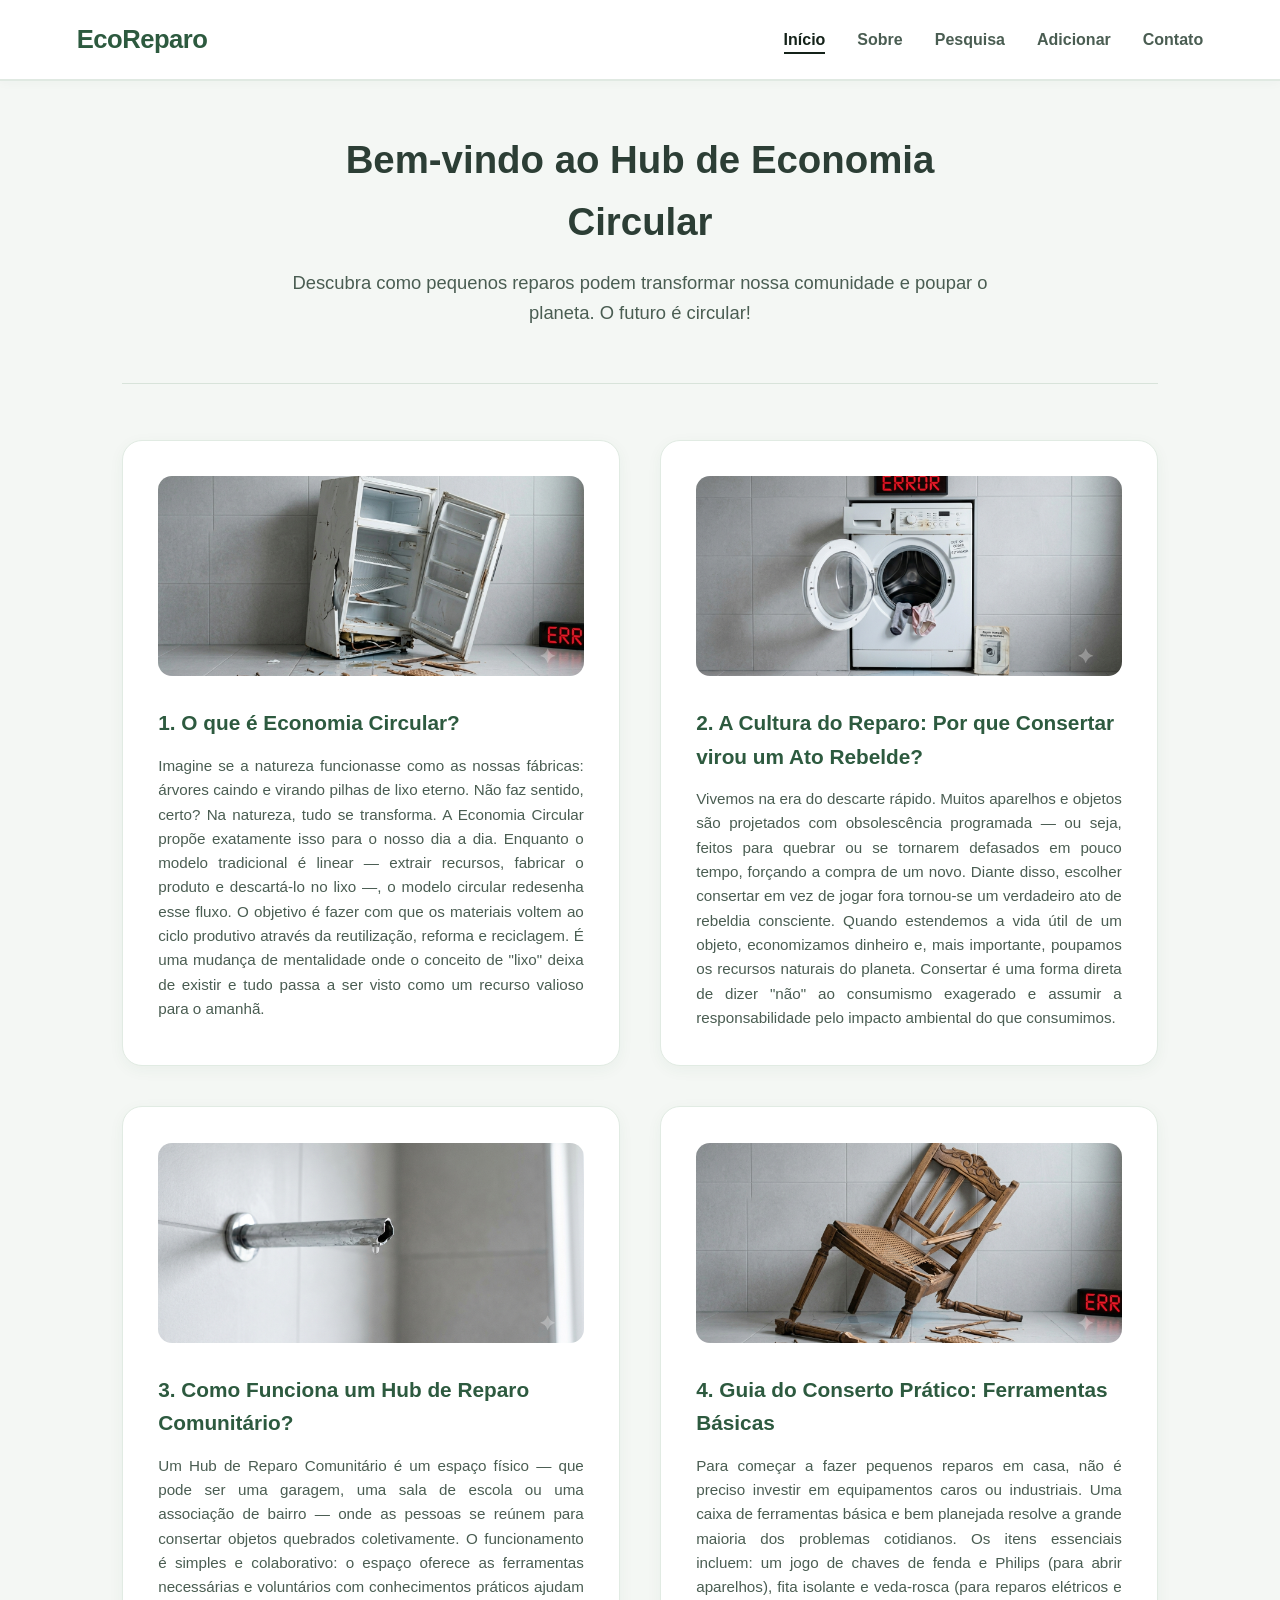
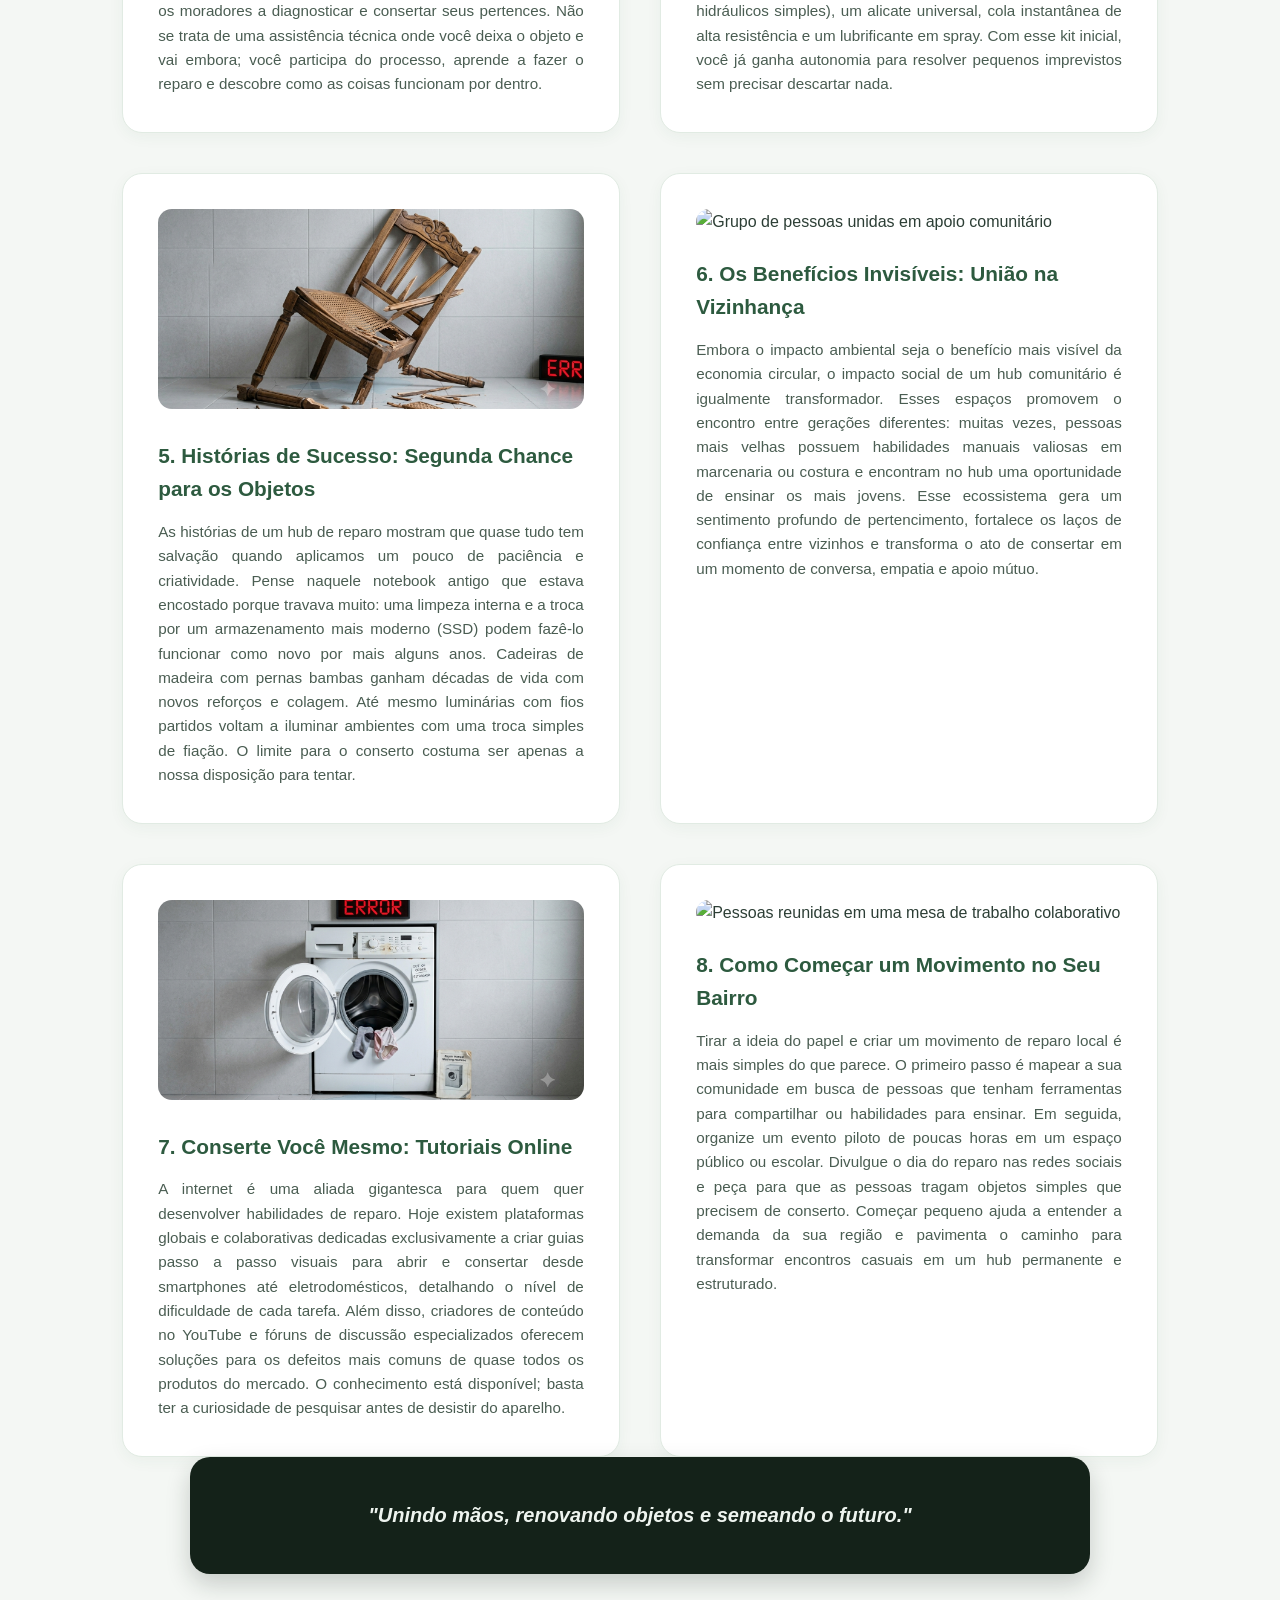
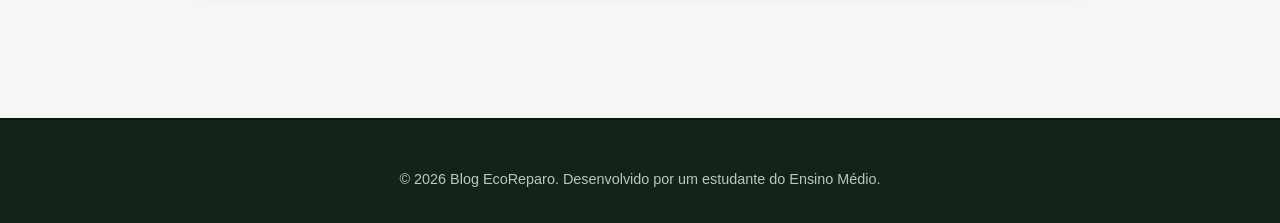
==== commit 689f1ff6: "2 Ultima Ataulização do Site" ====
--- a/index.html
+++ b/index.html
@@ -85,22 +85,8 @@
 
         </section>
 
-        <div class="mini-contact">
-            <p class="mini-contact-title">Ficou com alguma dúvida sobre um reparo? Fale com a gente:</p>
-            <div class="mini-contact-links">
-                <a href="https://wa.me/5541999999999" target="_blank" rel="noopener">
-                    <svg viewBox="0 0 24 24" width="18" height="18" fill="currentColor"><path d="M17.5 14.4c-.3-.1-1.6-.8-1.9-.9-.2-.1-.4-.1-.6.1-.2.3-.7.9-.8 1-.2.2-.3.2-.5.1-.3-.1-1.2-.4-2.2-1.4-.8-.7-1.4-1.6-1.5-1.9-.2-.3 0-.4.1-.6l.4-.5c.1-.1.2-.3.2-.4.1-.2 0-.3 0-.4-.1-.1-.6-1.5-.8-2-.2-.5-.4-.4-.6-.4h-.5c-.2 0-.4.1-.6.3-.2.3-.8.8-.8 1.9s.8 2.2.9 2.4c.1.2 1.6 2.5 3.9 3.5.5.2 1 .4 1.3.5.5.2 1 .1 1.4.1.4-.1 1.3-.5 1.5-1 .2-.5.2-.9.1-1l-.1-.1zM12 2C6.5 2 2 6.5 2 12c0 1.8.5 3.5 1.3 5L2 22l5.2-1.3c1.4.8 3.1 1.2 4.8 1.2 5.5 0 10-4.5 10-10S17.5 2 12 2z"/></svg>
-                    WhatsApp
-                </a>
-                <a href="mailto:contato@ecoreparo.com.br">
-                    <svg viewBox="0 0 24 24" width="18" height="18" fill="none" stroke="currentColor" stroke-width="2"><rect x="2" y="4" width="20" height="16" rx="2"></rect><path d="M2 6l10 7 10-7"></path></svg>
-                    contato@ecoreparo.com.br
-                </a>
-                <a href="tel:+554199999999">
-                    <svg viewBox="0 0 24 24" width="18" height="18" fill="none" stroke="currentColor" stroke-width="2"><path d="M22 16.9v3a2 2 0 0 1-2.2 2 19.8 19.8 0 0 1-8.6-3.1 19.5 19.5 0 0 1-6-6A19.8 19.8 0 0 1 2.1 4.2 2 2 0 0 1 4.1 2h3a2 2 0 0 1 2 1.7c.1.9.3 1.8.6 2.7a2 2 0 0 1-.5 2.1L8 9.6a16 16 0 0 0 6 6l1.1-1.1a2 2 0 0 1 2.1-.5c.9.3 1.8.5 2.7.6a2 2 0 0 1 1.7 2z"></path></svg>
-                    (41) 99999-9999
-                </a>
-            </div>
+        <div class="quote-banner">
+            <p>"Unindo mãos, renovando objetos e semeando o futuro."</p>
         </div>
 
     </main>
--- a/style.css
+++ b/style.css
@@ -53,16 +53,17 @@
     flex-wrap: wrap;
 }
 
+header .logo {
+    display: flex;
+    align-items: center;
+    gap: 0.7rem;
+}
+
 header .logo h1 {
     font-size: 1.6rem;
     font-weight: 700;
     color: #2d5a3f;
     letter-spacing: -0.5px;
-    background-image: url('header_ramo.png');
-    background-repeat: no-repeat;
-    background-position: left center;
-    background-size: 38px;
-    padding-left: 48px;
     white-space: nowrap;
 }
 
@@ -83,12 +84,12 @@
 }
 
 nav ul li a:hover {
-    color: #2d5a3f;
+    color: #142219;
 }
 
 nav ul li a.active-link {
-    color: #2d5a3f;
-    border-bottom: 2px solid #2d5a3f;
+    color: #142219;
+    border-bottom: 2px solid #142219;
 }
 
 /* ==========================================================================
@@ -152,7 +153,7 @@
 }
 
 .search-bar button:hover {
-    background-color: #234a32;
+    background-color: #142219;
     transform: scale(1.06);
 }
 
@@ -323,7 +324,7 @@
 }
 
 .filter-tag.active {
-    background-color: #2d5a3f;
+    background-color: #142219;
     color: #ffffff;
 }
 
@@ -384,7 +385,7 @@
 }
 
 .video-card:hover .video-play-btn {
-    background-color: #2d5a3f;
+    background-color: #142219;
 }
 
 .video-info {
@@ -483,7 +484,7 @@
 }
 
 .form-submit-btn:hover {
-    background-color: #234a32;
+    background-color: #142219;
 }
 
 .form-feedback {
@@ -492,6 +493,33 @@
     font-weight: 600;
     color: #2d5a3f;
     min-height: 1.4rem;
+}
+
+/* ==========================================================================
+   7.1 BANNER DE FRASE (Início)
+   ========================================================================== */
+.quote-banner {
+    position: relative;
+    max-width: 900px;
+    margin: 0 auto 1rem auto;
+    padding: 2.6rem 2rem;
+    background-color: #142219;
+    border-radius: 20px;
+    text-align: center;
+    overflow: hidden;
+    box-shadow: 0 10px 25px rgba(20, 34, 25, 0.2);
+}
+
+.quote-banner p {
+    position: relative;
+    z-index: 1;
+    color: #eef4ef;
+    font-size: 1.25rem;
+    font-style: italic;
+    font-weight: 600;
+    max-width: 620px;
+    margin: 0 auto;
+    line-height: 1.7;
 }
 
 /* ==========================================================================
@@ -580,17 +608,24 @@
    10. RODAPÉ
    ========================================================================== */
 footer {
-    background-color: #ffffff;
+    position: relative;
+    background-color: #142219;
     text-align: center;
     padding: 3rem 2rem 2rem 2rem;
-    border-top: 2px solid #e0e9e2;
-    color: #6c7e73;
+    border-top: 2px solid #0d1811;
+    color: #b9c9bd;
     font-size: 0.9rem;
     margin-top: 5rem;
     background-image: url('footer_raizes.png');
     background-repeat: repeat-x;
     background-position: top center;
     background-size: contain;
+    overflow: hidden;
+}
+
+footer p {
+    position: relative;
+    z-index: 1;
 }
 
 /* ==========================================================================
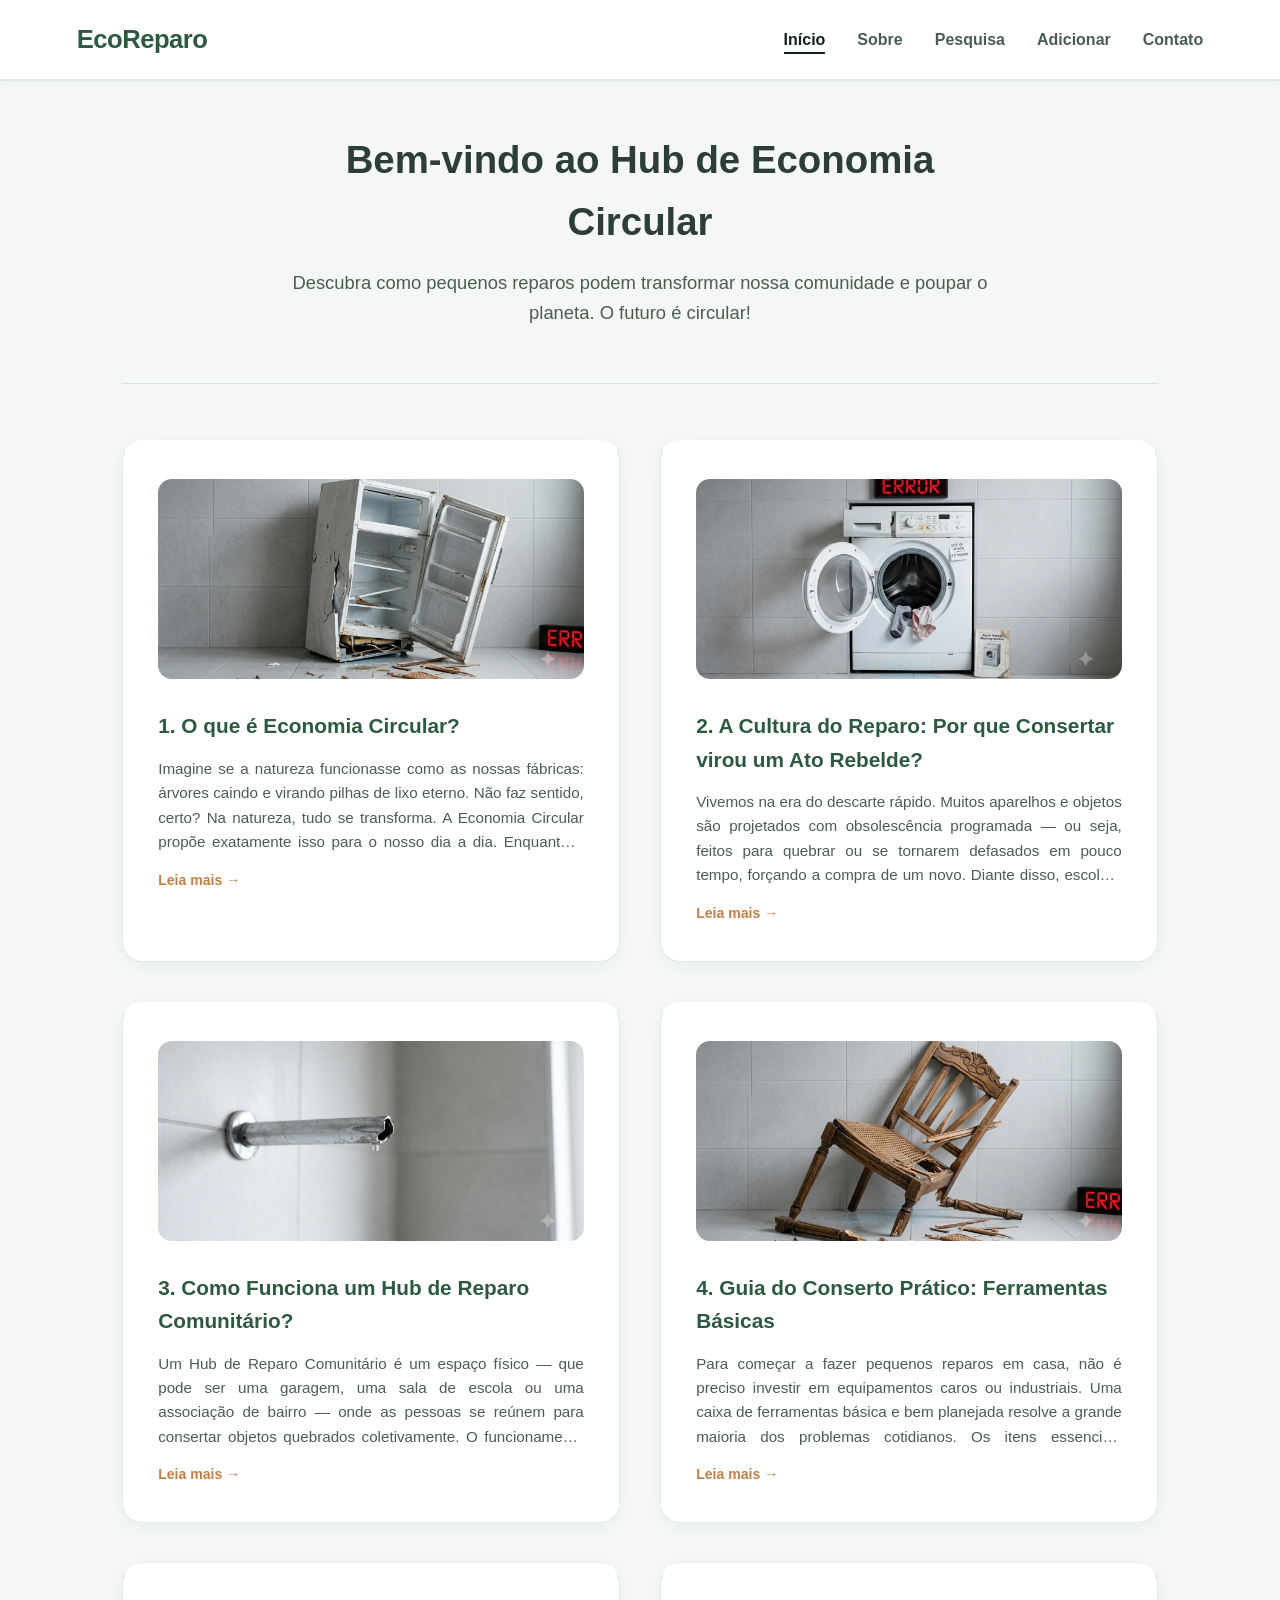
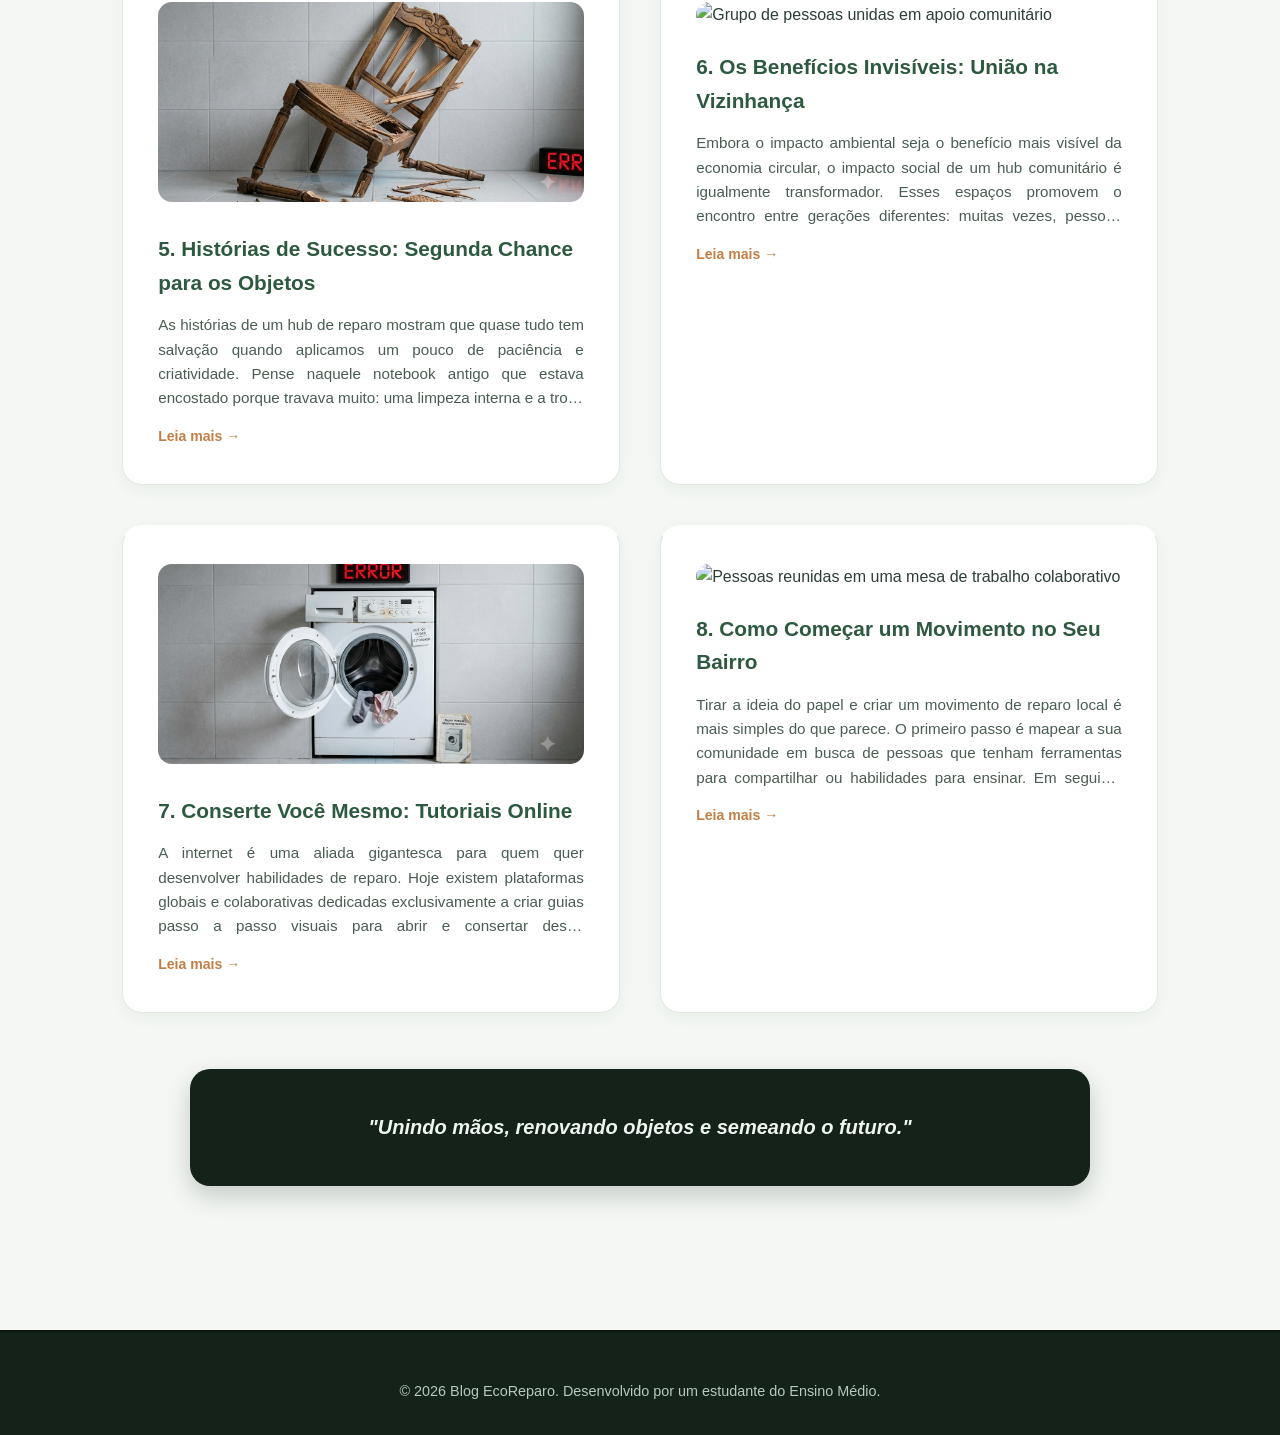
==== commit 4390c316: "Atualização do site" ====
--- a/index.html
+++ b/index.html
@@ -35,57 +35,65 @@
 
         <section class="blog-container">
 
-            <article class="post-card">
+            <article class="post-card" tabindex="0">
                 <img src="Gemini_Generated_Image_.png" alt="Geladeira antiga quebrada e descartada" class="card-image">
                 <h3>1. O que é Economia Circular?</h3>
-                <p>Imagine se a natureza funcionasse como as nossas fábricas: árvores caindo e virando pilhas de lixo eterno. Não faz sentido, certo? Na natureza, tudo se transforma. A Economia Circular propõe exatamente isso para o nosso dia a dia. Enquanto o modelo tradicional é linear — extrair recursos, fabricar o produto e descartá-lo no lixo —, o modelo circular redesenha esse fluxo. O objetivo é fazer com que os materiais voltem ao ciclo produtivo através da reutilização, reforma e reciclagem. É uma mudança de mentalidade onde o conceito de "lixo" deixa de existir e tudo passa a ser visto como um recurso valioso para o amanhã.</p>
+                <p class="post-excerpt">Imagine se a natureza funcionasse como as nossas fábricas: árvores caindo e virando pilhas de lixo eterno. Não faz sentido, certo? Na natureza, tudo se transforma. A Economia Circular propõe exatamente isso para o nosso dia a dia. Enquanto o modelo tradicional é linear — extrair recursos, fabricar o produto e descartá-lo no lixo —, o modelo circular redesenha esse fluxo. O objetivo é fazer com que os materiais voltem ao ciclo produtivo através da reutilização, reforma e reciclagem. É uma mudança de mentalidade onde o conceito de "lixo" deixa de existir e tudo passa a ser visto como um recurso valioso para o amanhã.</p>
+            <span class="read-more">Leia mais →</span>
             </article>
 
-            <article class="post-card">
+            <article class="post-card" tabindex="0">
                 <img src="Gemini_Generated_Image_ (2).png" alt="Máquina de lavar roupas com sinal de erro na tela" class="card-image">
                 <h3>2. A Cultura do Reparo: Por que Consertar virou um Ato Rebelde?</h3>
-                <p>Vivemos na era do descarte rápido. Muitos aparelhos e objetos são projetados com obsolescência programada — ou seja, feitos para quebrar ou se tornarem defasados em pouco tempo, forçando a compra de um novo. Diante disso, escolher consertar em vez de jogar fora tornou-se um verdadeiro ato de rebeldia consciente. Quando estendemos a vida útil de um objeto, economizamos dinheiro e, mais importante, poupamos os recursos naturais do planeta. Consertar é uma forma direta de dizer "não" ao consumismo exagerado e assumir a responsabilidade pelo impacto ambiental do que consumimos.</p>
+                <p class="post-excerpt">Vivemos na era do descarte rápido. Muitos aparelhos e objetos são projetados com obsolescência programada — ou seja, feitos para quebrar ou se tornarem defasados em pouco tempo, forçando a compra de um novo. Diante disso, escolher consertar em vez de jogar fora tornou-se um verdadeiro ato de rebeldia consciente. Quando estendemos a vida útil de um objeto, economizamos dinheiro e, mais importante, poupamos os recursos naturais do planeta. Consertar é uma forma direta de dizer "não" ao consumismo exagerado e assumir a responsabilidade pelo impacto ambiental do que consumimos.</p>
+            <span class="read-more">Leia mais →</span>
             </article>
 
-            <article class="post-card">
+            <article class="post-card" tabindex="0">
                 <img src="Gemini_Generated_Image_ (3).png" alt="Cano ou torneira metálica com gotejamento de água" class="card-image">
                 <h3>3. Como Funciona um Hub de Reparo Comunitário?</h3>
-                <p>Um Hub de Reparo Comunitário é um espaço físico — que pode ser uma garagem, uma sala de escola ou uma associação de bairro — onde as pessoas se reúnem para consertar objetos quebrados coletivamente. O funcionamento é simples e colaborativo: o espaço oferece as ferramentas necessárias e voluntários com conhecimentos práticos ajudam os moradores a diagnosticar e consertar seus pertences. Não se trata de uma assistência técnica onde você deixa o objeto e vai embora; você participa do processo, aprende a fazer o reparo e descobre como as coisas funcionam por dentro.</p>
+                <p class="post-excerpt">Um Hub de Reparo Comunitário é um espaço físico — que pode ser uma garagem, uma sala de escola ou uma associação de bairro — onde as pessoas se reúnem para consertar objetos quebrados coletivamente. O funcionamento é simples e colaborativo: o espaço oferece as ferramentas necessárias e voluntários com conhecimentos práticos ajudam os moradores a diagnosticar e consertar seus pertences. Não se trata de uma assistência técnica onde você deixa o objeto e vai embora; você participa do processo, aprende a fazer o reparo e descobre como as coisas funcionam por dentro.</p>
+            <span class="read-more">Leia mais →</span>
             </article>
 
-            <article class="post-card">
+            <article class="post-card" tabindex="0">
                 <img src="Gemini_Generated_Image_ (1).png" alt="Cadeira de madeira antiga totalmente quebrada no chão" class="card-image">
                 <h3>4. Guia do Conserto Prático: Ferramentas Básicas</h3>
-                <p>Para começar a fazer pequenos reparos em casa, não é preciso investir em equipamentos caros ou industriais. Uma caixa de ferramentas básica e bem planejada resolve a grande maioria dos problemas cotidianos. Os itens essenciais incluem: um jogo de chaves de fenda e Philips (para abrir aparelhos), fita isolante e veda-rosca (para reparos elétricos e hidráulicos simples), um alicate universal, cola instantânea de alta resistência e um lubrificante em spray. Com esse kit inicial, você já ganha autonomia para resolver pequenos imprevistos sem precisar descartar nada.</p>
+                <p class="post-excerpt">Para começar a fazer pequenos reparos em casa, não é preciso investir em equipamentos caros ou industriais. Uma caixa de ferramentas básica e bem planejada resolve a grande maioria dos problemas cotidianos. Os itens essenciais incluem: um jogo de chaves de fenda e Philips (para abrir aparelhos), fita isolante e veda-rosca (para reparos elétricos e hidráulicos simples), um alicate universal, cola instantânea de alta resistência e um lubrificante em spray. Com esse kit inicial, você já ganha autonomia para resolver pequenos imprevistos sem precisar descartar nada.</p>
+            <span class="read-more">Leia mais →</span>
             </article>
 
-            <article class="post-card">
+            <article class="post-card" tabindex="0">
                 <img src="Gemini_Generated_Image_ (1).png" alt="Cadeira de madeira necessitando de reparos" class="card-image">
                 <h3>5. Histórias de Sucesso: Segunda Chance para os Objetos</h3>
-                <p>As histórias de um hub de reparo mostram que quase tudo tem salvação quando aplicamos um pouco de paciência e criatividade. Pense naquele notebook antigo que estava encostado porque travava muito: uma limpeza interna e a troca por um armazenamento mais moderno (SSD) podem fazê-lo funcionar como novo por mais alguns anos. Cadeiras de madeira com pernas bambas ganham décadas de vida com novos reforços e colagem. Até mesmo luminárias com fios partidos voltam a iluminar ambientes com uma troca simples de fiação. O limite para o conserto costuma ser apenas a nossa disposição para tentar.</p>
+                <p class="post-excerpt">As histórias de um hub de reparo mostram que quase tudo tem salvação quando aplicamos um pouco de paciência e criatividade. Pense naquele notebook antigo que estava encostado porque travava muito: uma limpeza interna e a troca por um armazenamento mais moderno (SSD) podem fazê-lo funcionar como novo por mais alguns anos. Cadeiras de madeira com pernas bambas ganham décadas de vida com novos reforços e colagem. Até mesmo luminárias com fios partidos voltam a iluminar ambientes com uma troca simples de fiação. O limite para o conserto costuma ser apenas a nossa disposição para tentar.</p>
+            <span class="read-more">Leia mais →</span>
             </article>
 
-            <article class="post-card">
+            <article class="post-card" tabindex="0">
                 <img src="https://images.unsplash.com/photo-1529156069898-49953e39b3ac?q=80&w=600" alt="Grupo de pessoas unidas em apoio comunitário" class="card-image">
                 <h3>6. Os Benefícios Invisíveis: União na Vizinhança</h3>
-                <p>Embora o impacto ambiental seja o benefício mais visível da economia circular, o impacto social de um hub comunitário é igualmente transformador. Esses espaços promovem o encontro entre gerações diferentes: muitas vezes, pessoas mais velhas possuem habilidades manuais valiosas em marcenaria ou costura e encontram no hub uma oportunidade de ensinar os mais jovens. Esse ecossistema gera um sentimento profundo de pertencimento, fortalece os laços de confiança entre vizinhos e transforma o ato de consertar em um momento de conversa, empatia e apoio mútuo.</p>
+                <p class="post-excerpt">Embora o impacto ambiental seja o benefício mais visível da economia circular, o impacto social de um hub comunitário é igualmente transformador. Esses espaços promovem o encontro entre gerações diferentes: muitas vezes, pessoas mais velhas possuem habilidades manuais valiosas em marcenaria ou costura e encontram no hub uma oportunidade de ensinar os mais jovens. Esse ecossistema gera um sentimento profundo de pertencimento, fortalece os laços de confiança entre vizinhos e transforma o ato de consertar em um momento de conversa, empatia e apoio mútuo.</p>
+            <span class="read-more">Leia mais →</span>
             </article>
 
-            <article class="post-card">
+            <article class="post-card" tabindex="0">
                 <img src="Gemini_Generated_Image_ (2).png" alt="Aparelho eletrônico com erro necessitando de tutorial técnico" class="card-image">
                 <h3>7. Conserte Você Mesmo: Tutoriais Online</h3>
-                <p>A internet é uma aliada gigantesca para quem quer desenvolver habilidades de reparo. Hoje existem plataformas globais e colaborativas dedicadas exclusivamente a criar guias passo a passo visuais para abrir e consertar desde smartphones até eletrodomésticos, detalhando o nível de dificuldade de cada tarefa. Além disso, criadores de conteúdo no YouTube e fóruns de discussão especializados oferecem soluções para os defeitos mais comuns de quase todos os produtos do mercado. O conhecimento está disponível; basta ter a curiosidade de pesquisar antes de desistir do aparelho.</p>
+                <p class="post-excerpt">A internet é uma aliada gigantesca para quem quer desenvolver habilidades de reparo. Hoje existem plataformas globais e colaborativas dedicadas exclusivamente a criar guias passo a passo visuais para abrir e consertar desde smartphones até eletrodomésticos, detalhando o nível de dificuldade de cada tarefa. Além disso, criadores de conteúdo no YouTube e fóruns de discussão especializados oferecem soluções para os defeitos mais comuns de quase todos os produtos do mercado. O conhecimento está disponível; basta ter a curiosidade de pesquisar antes de desistir do aparelho.</p>
+            <span class="read-more">Leia mais →</span>
             </article>
 
-            <article class="post-card">
+            <article class="post-card" tabindex="0">
                 <img src="https://images.unsplash.com/photo-1544620347-c4fd4a3d5957?q=80&w=600" alt="Pessoas reunidas em uma mesa de trabalho colaborativo" class="card-image">
                 <h3>8. Como Começar um Movimento no Seu Bairro</h3>
-                <p>Tirar a ideia do papel e criar um movimento de reparo local é mais simples do que parece. O primeiro passo é mapear a sua comunidade em busca de pessoas que tenham ferramentas para compartilhar ou habilidades para ensinar. Em seguida, organize um evento piloto de poucas horas em um espaço público ou escolar. Divulgue o dia do reparo nas redes sociais e peça para que as pessoas tragam objetos simples que precisem de conserto. Começar pequeno ajuda a entender a demanda da sua região e pavimenta o caminho para transformar encontros casuais em um hub permanente e estruturado.</p>
+                <p class="post-excerpt">Tirar a ideia do papel e criar um movimento de reparo local é mais simples do que parece. O primeiro passo é mapear a sua comunidade em busca de pessoas que tenham ferramentas para compartilhar ou habilidades para ensinar. Em seguida, organize um evento piloto de poucas horas em um espaço público ou escolar. Divulgue o dia do reparo nas redes sociais e peça para que as pessoas tragam objetos simples que precisem de conserto. Começar pequeno ajuda a entender a demanda da sua região e pavimenta o caminho para transformar encontros casuais em um hub permanente e estruturado.</p>
+            <span class="read-more">Leia mais →</span>
             </article>
 
         </section>
 
-        <div class="quote-banner">
+        <div class="quote-banner quote-banner-spaced">
             <p>"Unindo mãos, renovando objetos e semeando o futuro."</p>
         </div>
 
@@ -95,6 +103,20 @@
         <p>&copy; 2026 Blog EcoReparo. Desenvolvido por um estudante do Ensino Médio.</p>
     </footer>
 
+    <div class="modal-overlay" id="post-modal">
+        <div class="modal-box">
+            <button class="modal-close" id="modal-close" aria-label="Fechar">
+                <svg viewBox="0 0 24 24" width="18" height="18" fill="none" stroke="currentColor" stroke-width="2.4">
+                    <line x1="18" y1="6" x2="6" y2="18"></line>
+                    <line x1="6" y1="6" x2="18" y2="18"></line>
+                </svg>
+            </button>
+            <img id="modal-image" class="modal-image" src="" alt="">
+            <h3 id="modal-title"></h3>
+            <p id="modal-text"></p>
+        </div>
+    </div>
+
     <script src="script.js"></script>
 </body>
 </html>
--- a/style.css
+++ b/style.css
@@ -33,6 +33,10 @@
 
 body.page-leaving {
     opacity: 0;
+}
+
+body.modal-locked {
+    overflow: hidden;
 }
 
 /* ==========================================================================
@@ -205,17 +209,42 @@
     padding: 2.2rem;
     border-radius: 20px;
     border: 1px solid #e1ebe3;
+    border-top: 4px solid transparent;
     box-shadow: 0 4px 15px rgba(45, 90, 63, 0.05);
-    transition: transform 0.3s ease, box-shadow 0.3s ease;
+    transition: transform 0.3s ease, box-shadow 0.3s ease, border-top-color 0.3s ease;
+    cursor: pointer;
     background-image: url('card_folhas.png');
     background-repeat: no-repeat;
     background-position: top right;
     background-size: 45px;
 }
 
-.post-card:hover {
+.post-card:hover,
+.post-card:focus-visible {
     transform: translateY(-5px);
     box-shadow: 0 10px 25px rgba(45, 90, 63, 0.12);
+    border-top-color: #c17f45;
+    outline: none;
+}
+
+.post-excerpt {
+    display: -webkit-box;
+    -webkit-line-clamp: 4;
+    -webkit-box-orient: vertical;
+    overflow: hidden;
+}
+
+.read-more {
+    display: inline-block;
+    margin-top: 0.9rem;
+    color: #c17f45;
+    font-weight: 700;
+    font-size: 0.88rem;
+    transition: color 0.25s ease;
+}
+
+.post-card:hover .read-more {
+    color: #a8632f;
 }
 
 .card-image {
@@ -236,6 +265,81 @@
 .post-card p {
     font-size: 0.95rem;
     color: #4a5d52;
+    text-align: justify;
+}
+
+/* ==========================================================================
+   4.1 MODAL DE LEITURA COMPLETA (Início)
+   ========================================================================== */
+.modal-overlay {
+    display: none;
+    position: fixed;
+    inset: 0;
+    background-color: rgba(20, 34, 25, 0.55);
+    align-items: center;
+    justify-content: center;
+    padding: 2rem;
+    z-index: 300;
+}
+
+.modal-overlay.open {
+    display: flex;
+}
+
+.modal-box {
+    position: relative;
+    background-color: #ffffff;
+    border-radius: 20px;
+    border-top: 5px solid #c17f45;
+    max-width: 640px;
+    width: 100%;
+    max-height: 85vh;
+    overflow-y: auto;
+    padding: 2.4rem;
+    box-shadow: 0 20px 45px rgba(20, 34, 25, 0.25);
+}
+
+.modal-close {
+    position: absolute;
+    top: 1.2rem;
+    right: 1.2rem;
+    width: 38px;
+    height: 38px;
+    border-radius: 50%;
+    background-color: #eef4ef;
+    color: #2d5a3f;
+    border: none;
+    cursor: pointer;
+    display: flex;
+    align-items: center;
+    justify-content: center;
+    transition: background-color 0.25s ease, color 0.25s ease;
+}
+
+.modal-close:hover {
+    background-color: #c17f45;
+    color: #ffffff;
+}
+
+.modal-image {
+    width: 100%;
+    height: 220px;
+    object-fit: cover;
+    border-radius: 14px;
+    margin-bottom: 1.4rem;
+}
+
+.modal-box h3 {
+    color: #2d5a3f;
+    font-size: 1.4rem;
+    font-weight: 700;
+    margin-bottom: 1.1rem;
+    padding-right: 2rem;
+}
+
+.modal-box p {
+    color: #4a5d52;
+    font-size: 0.98rem;
     text-align: justify;
 }
 
@@ -508,6 +612,10 @@
     text-align: center;
     overflow: hidden;
     box-shadow: 0 10px 25px rgba(20, 34, 25, 0.2);
+}
+
+.quote-banner-spaced {
+    margin-top: 3.5rem;
 }
 
 .quote-banner p {
